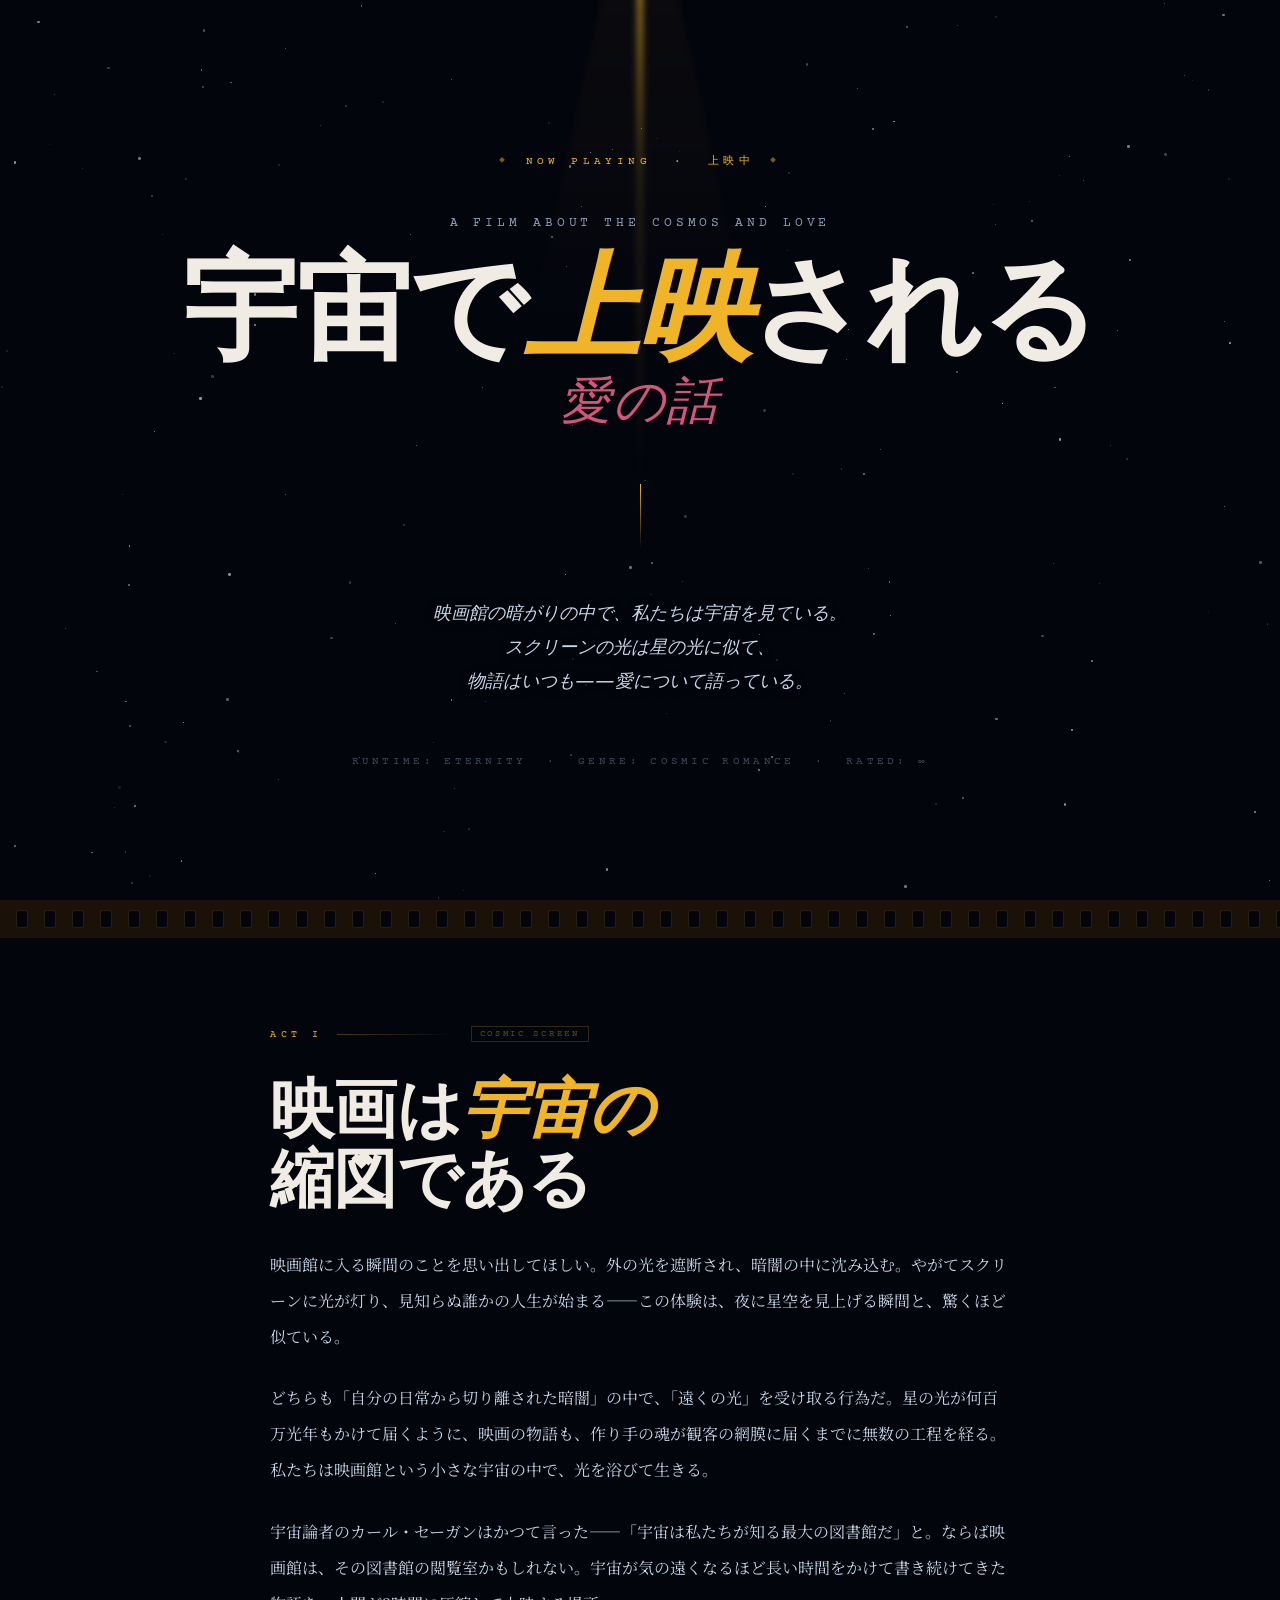
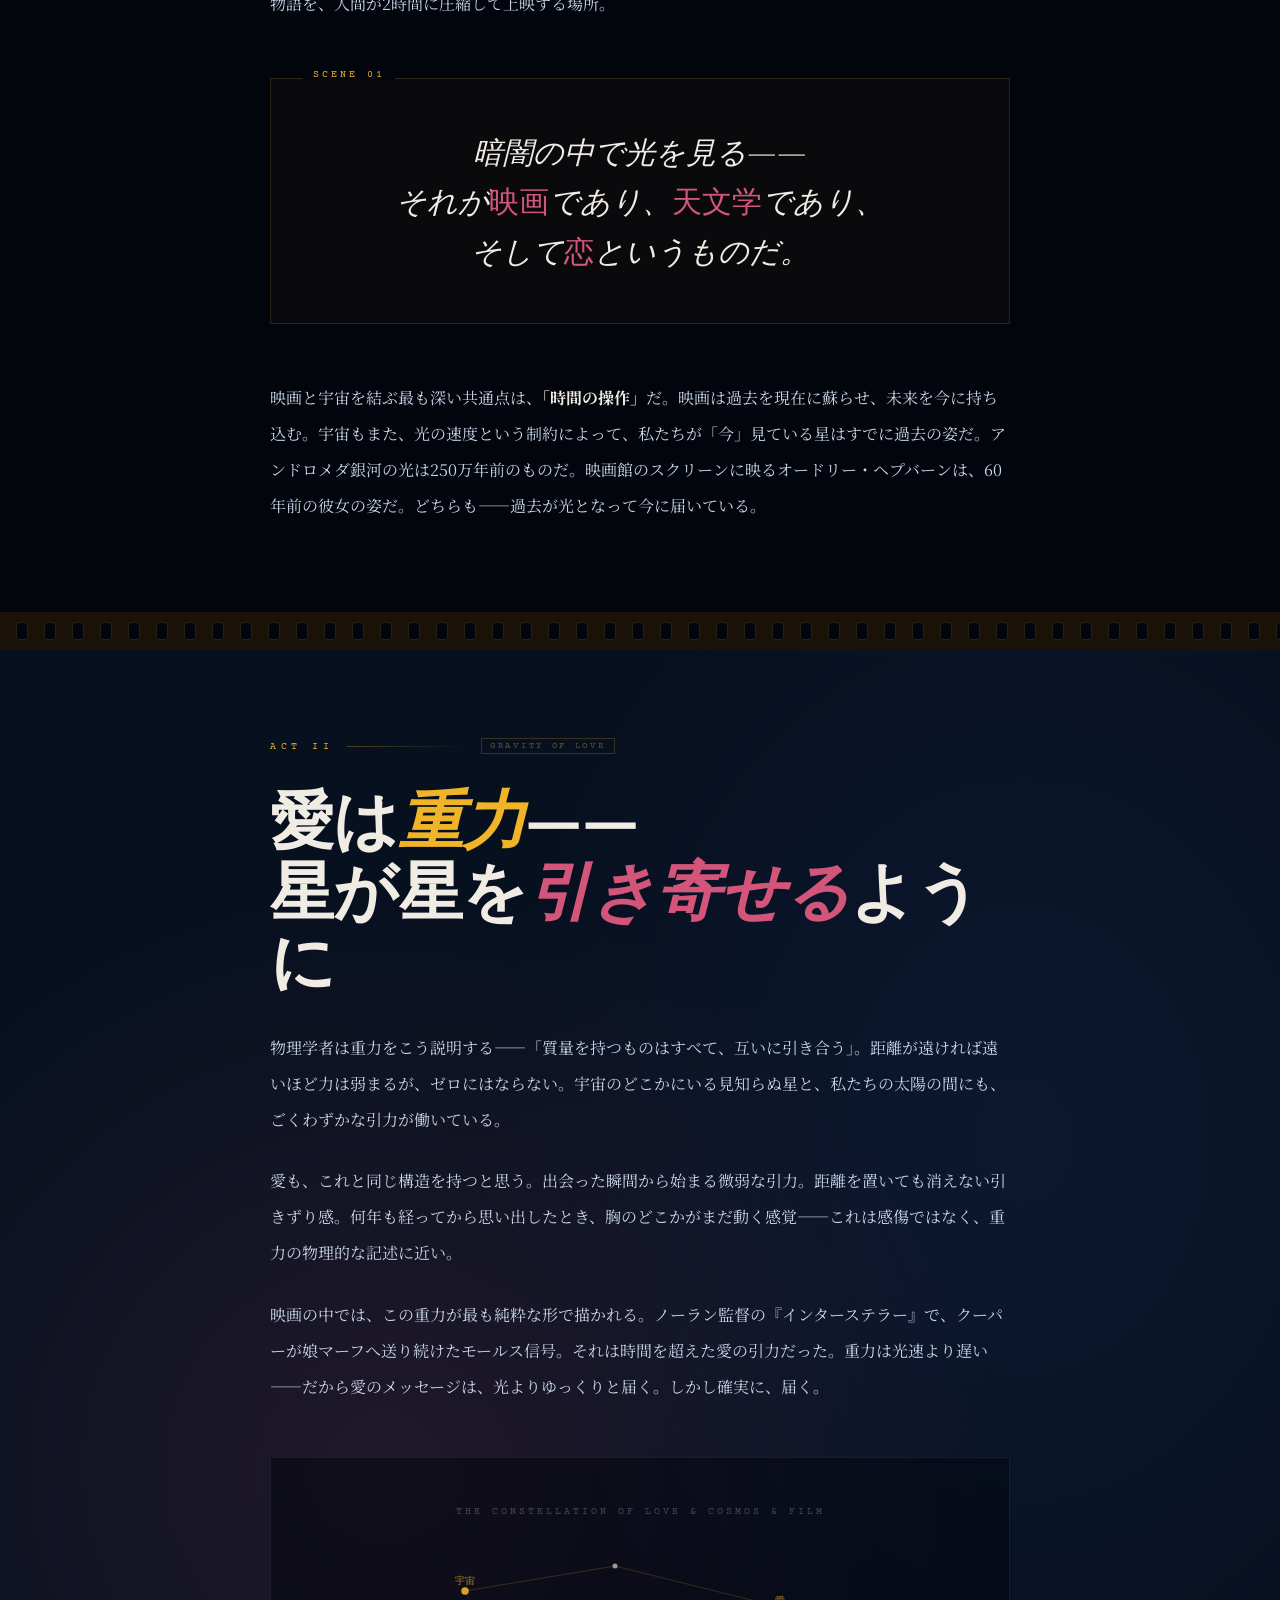
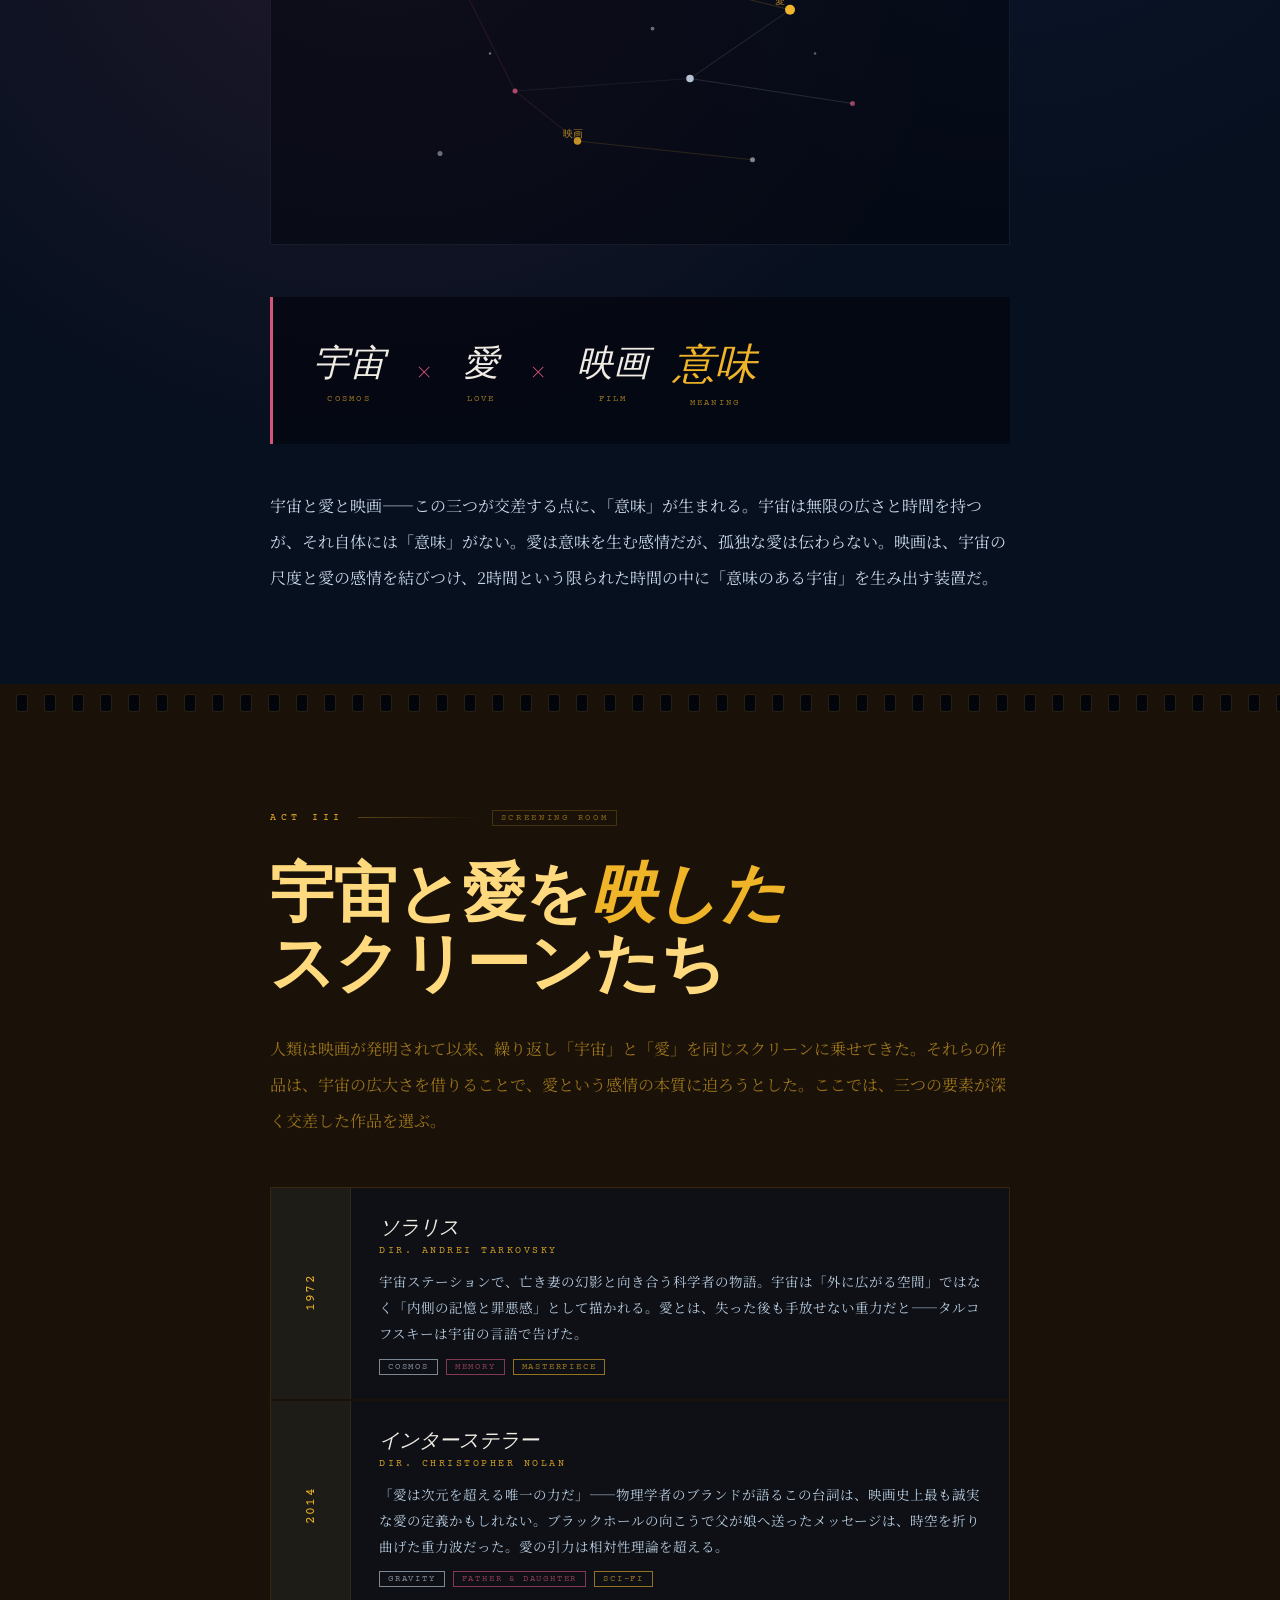
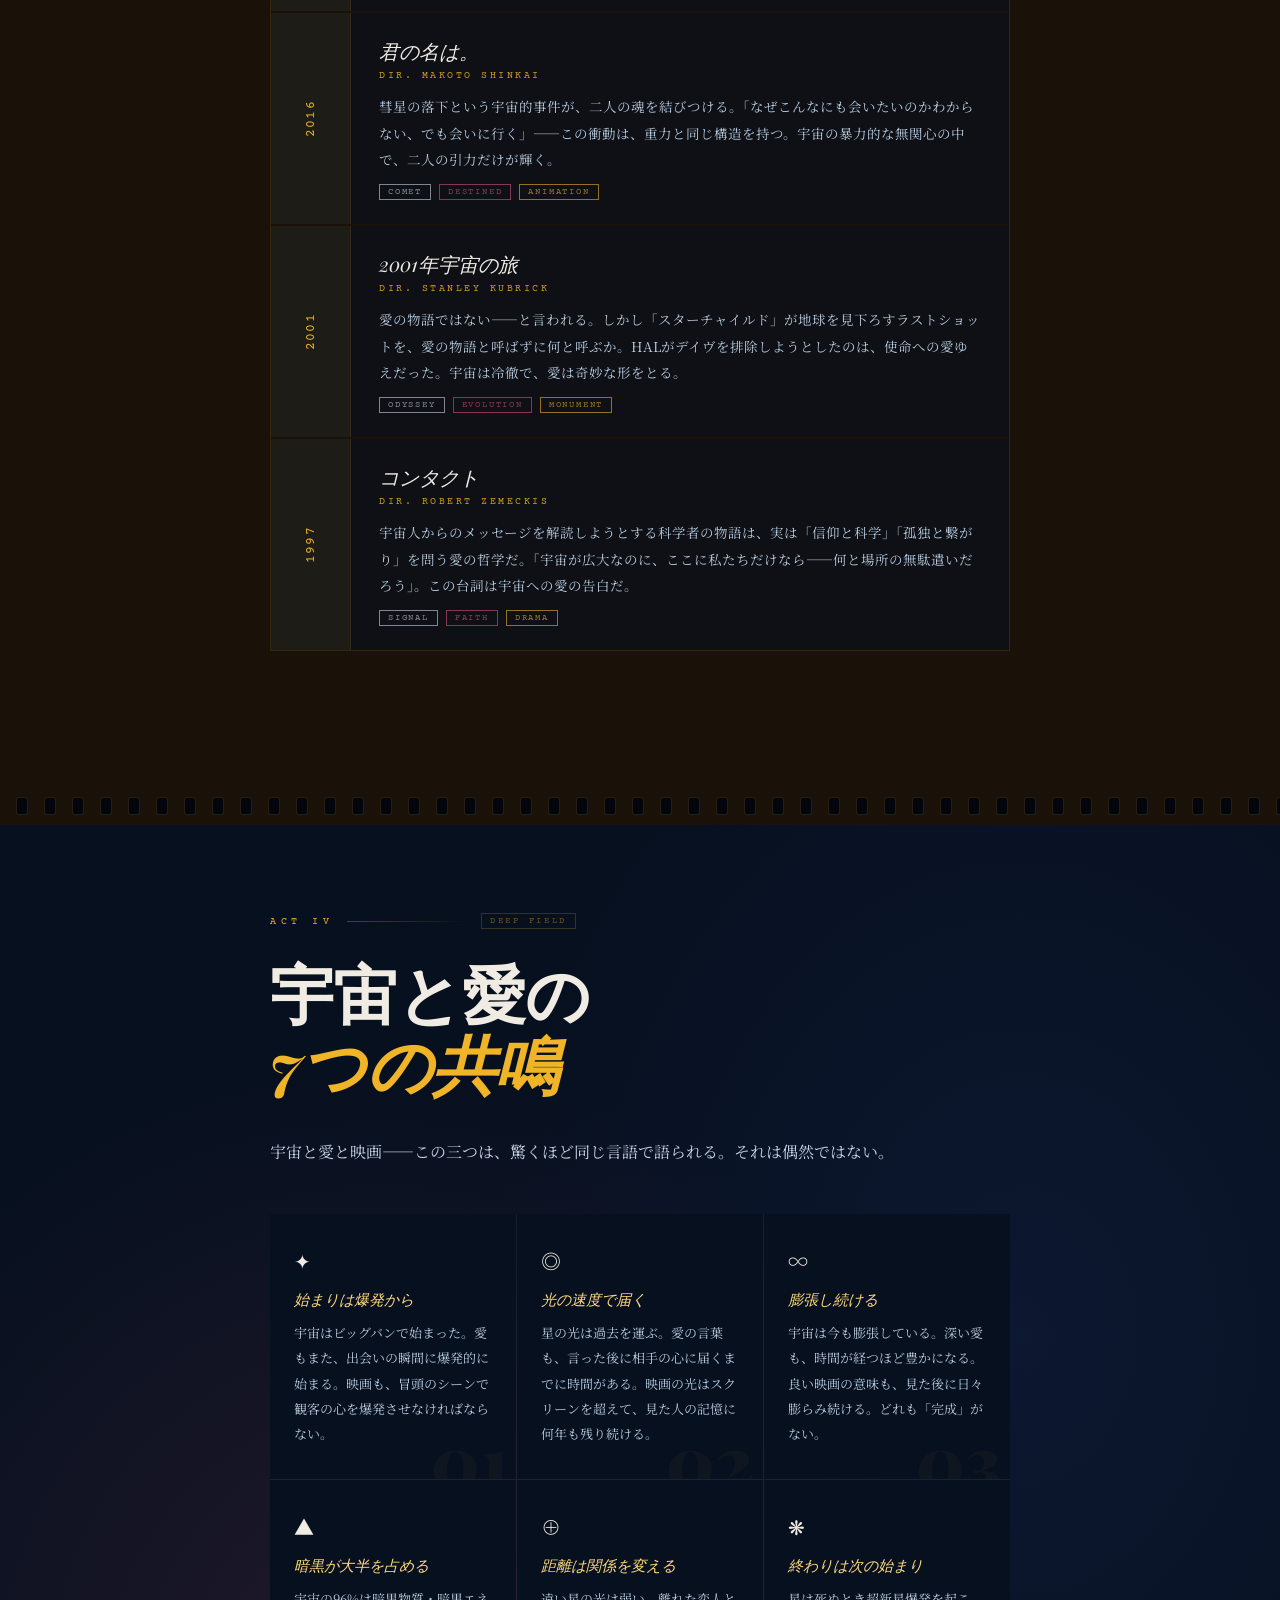
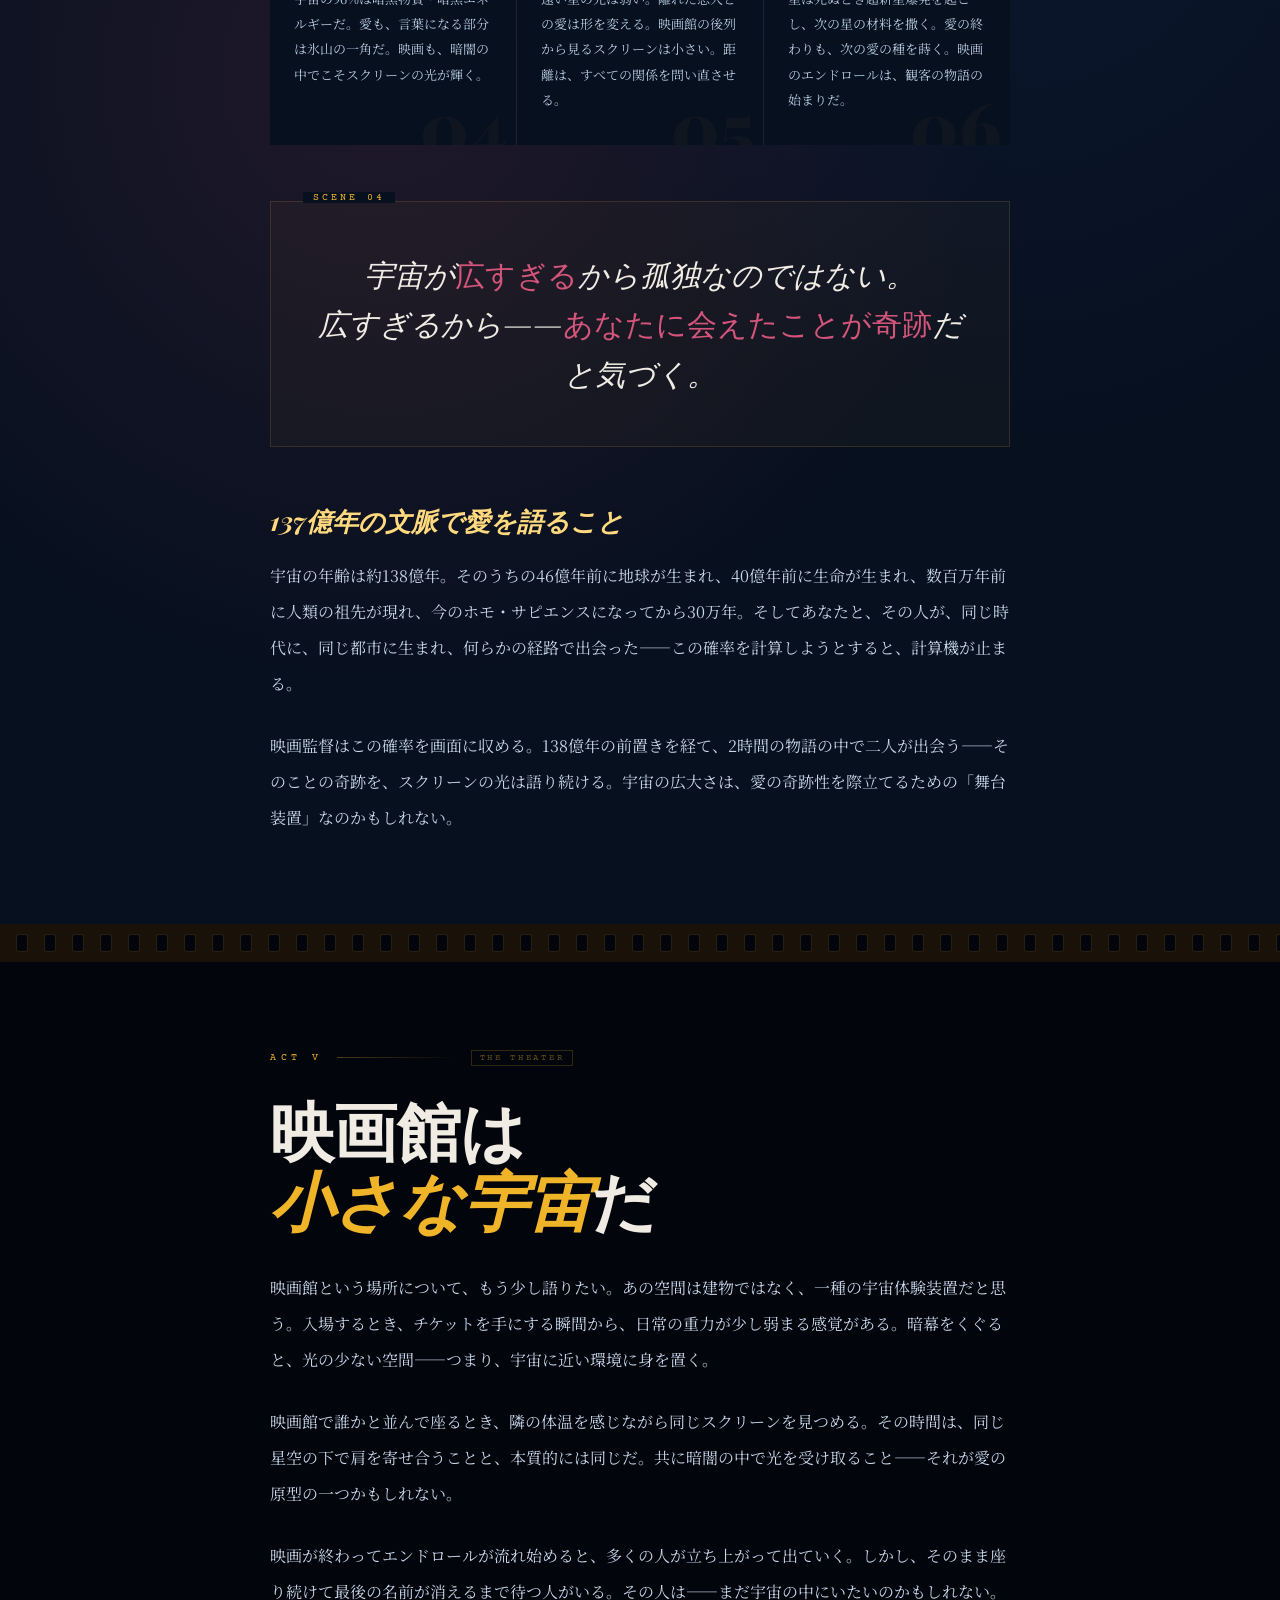
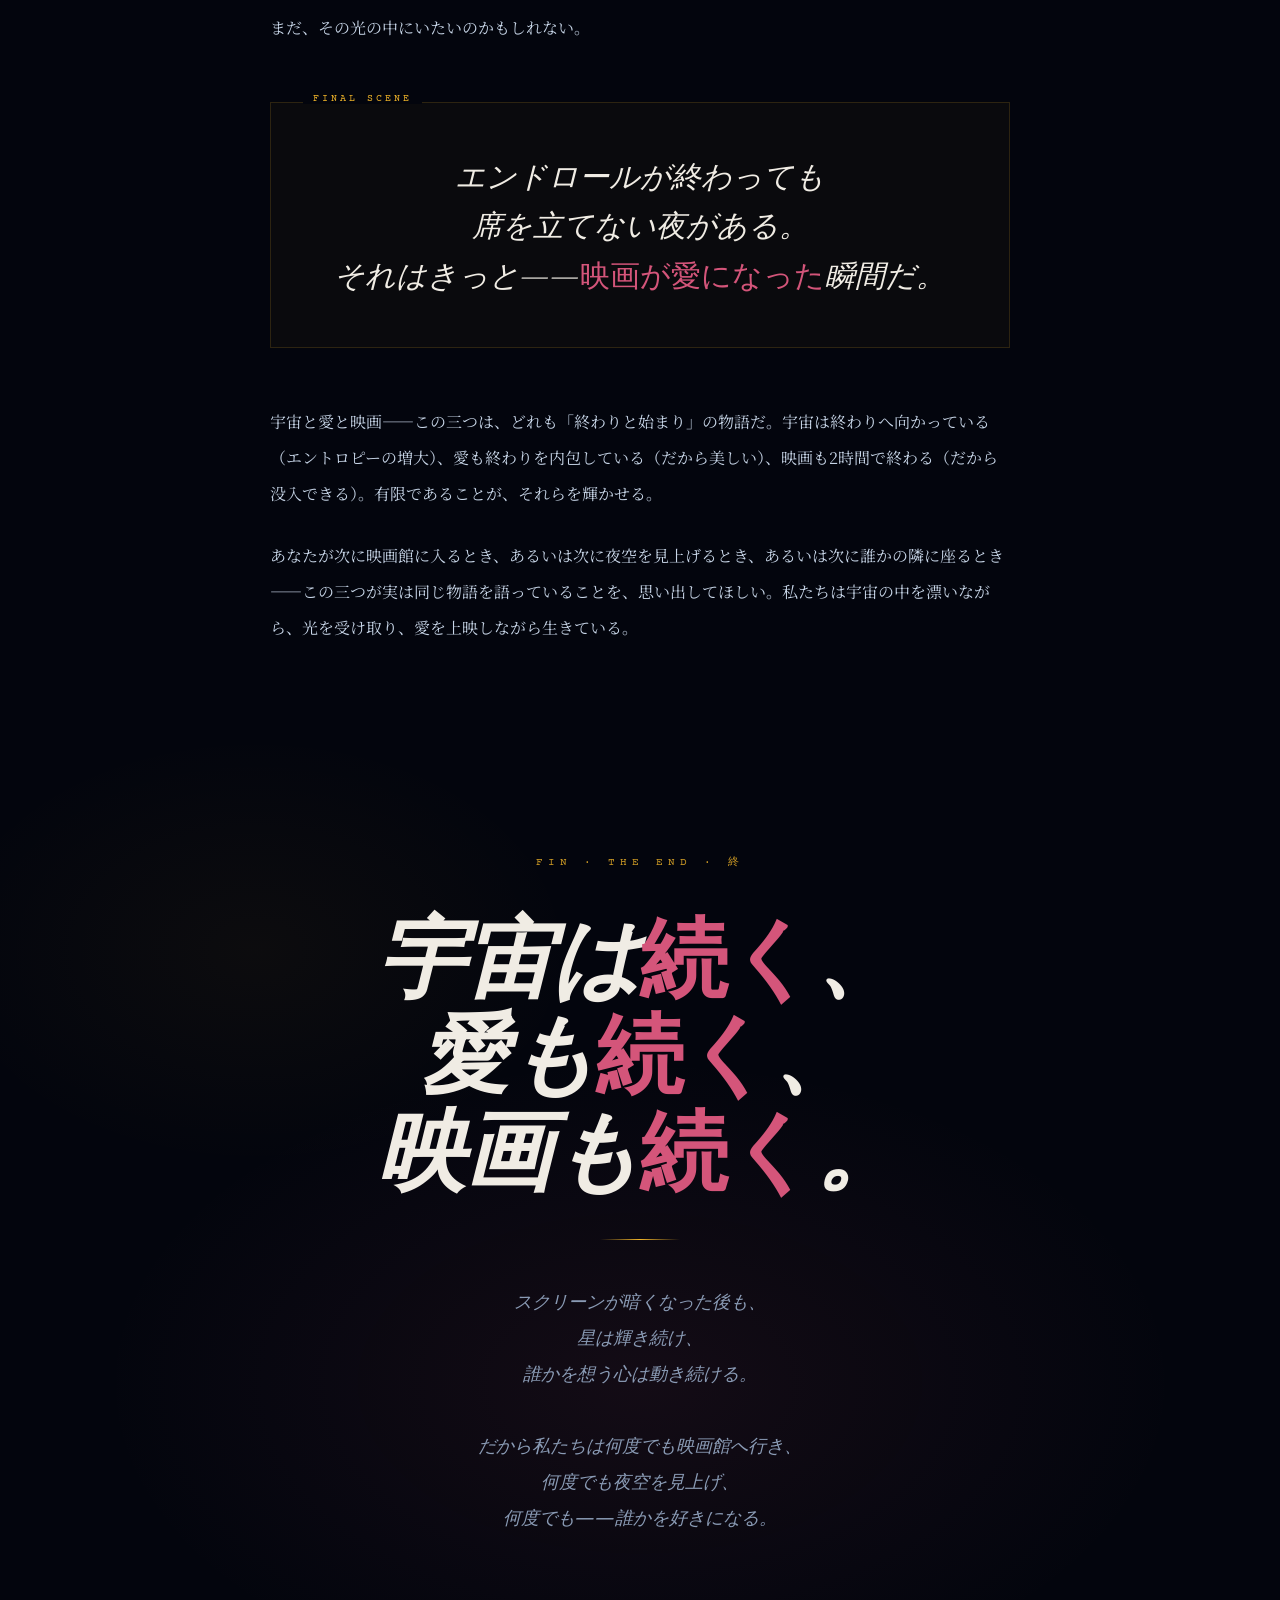
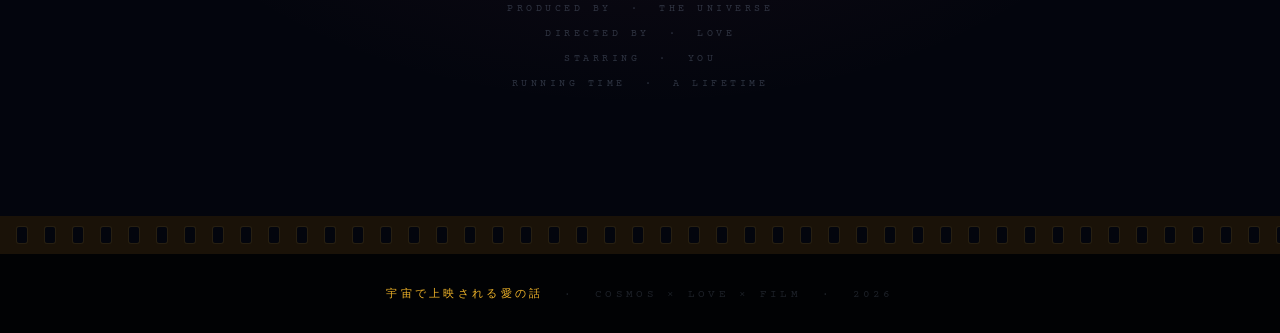
==== posts/cosmos-love-film-blog.html @ fa541bfc "Add 6 blog posts from iCloud" ====
<!DOCTYPE html>
<html lang="ja">
<head>
<meta charset="UTF-8">
<meta name="viewport" content="width=device-width, initial-scale=1.0">
<title>宇宙で上映される愛の話</title>
<link href="https://fonts.googleapis.com/css2?family=Playfair+Display:ital,wght@0,400;0,700;0,900;1,400;1,700&family=Noto+Serif+JP:wght@300;400;700;900&family=Courier+Prime:ital@0;1&family=Libre+Baskerville:ital@0;1&display=swap" rel="stylesheet">
<style>
:root {
  --void:    #03050d;
  --deep:    #07101f;
  --nebula:  #0e1a35;
  --amber:   #f0b429;
  --amber2:  #ffd97d;
  --rose:    #d4557a;
  --starlight: #c8d6e8;
  --silver:  #8a9bb5;
  --white:   #f0ece4;
  --reel:    #1a1208;
}

* { margin:0; padding:0; box-sizing:border-box; }
html { scroll-behavior:smooth; }

body {
  background: var(--void);
  color: var(--white);
  font-family: 'Noto Serif JP', serif;
  overflow-x: hidden;
}

/* ── STARFIELD ── */
.starfield {
  position: fixed;
  inset: 0;
  pointer-events: none;
  z-index: 0;
  overflow: hidden;
}
.star {
  position: absolute;
  border-radius: 50%;
  background: white;
  animation: twinkle linear infinite;
}
@keyframes twinkle {
  0%,100% { opacity: 0.1; transform: scale(1); }
  50%      { opacity: 0.9; transform: scale(1.4); }
}

/* ── FILM STRIP BORDER (reusable) ── */
.filmstrip {
  display: flex;
  align-items: center;
  gap: 0;
  padding: 8px 0;
}
.filmstrip-holes {
  display: flex;
  gap: 12px;
  padding: 0 8px;
}
.filmstrip-hole {
  width: 10px;
  height: 14px;
  border-radius: 2px;
  background: var(--void);
  border: 1px solid rgba(240,180,41,0.2);
  flex-shrink: 0;
}

/* ── SPROCKET DIVIDER ── */
.sprocket-div {
  width: 100%;
  background: var(--reel);
  padding: 10px 0;
  display: flex;
  align-items: center;
  overflow: hidden;
  position: relative;
  z-index: 1;
}
.sprocket-track {
  display: flex;
  gap: 16px;
  padding: 0 16px;
  animation: scrollTrack 12s linear infinite;
  white-space: nowrap;
  flex-shrink: 0;
  min-width: 100%;
}
.sprocket-hole {
  width: 12px;
  height: 18px;
  border-radius: 3px;
  background: var(--void);
  border: 1px solid rgba(240,180,41,0.15);
  flex-shrink: 0;
  display: inline-block;
}
@keyframes scrollTrack {
  from { transform: translateX(0); }
  to   { transform: translateX(-50%); }
}

/* ── HERO ── */
.hero {
  min-height: 100vh;
  display: flex;
  flex-direction: column;
  align-items: center;
  justify-content: center;
  text-align: center;
  position: relative;
  overflow: hidden;
  padding: 80px 32px 60px;
}

/* Projector beam */
.projector-beam {
  position: absolute;
  top: -40px;
  left: 50%;
  transform: translateX(-50%);
  width: 6px;
  height: 60%;
  background: linear-gradient(to bottom,
    rgba(240,180,41,0.7) 0%,
    rgba(240,180,41,0.15) 40%,
    transparent 100%);
  filter: blur(3px);
  pointer-events: none;
}
.projector-beam::before {
  content: '';
  position: absolute;
  top: 0;
  left: 50%;
  transform: translateX(-50%);
  width: 300px;
  height: 100%;
  background: linear-gradient(to bottom,
    rgba(240,180,41,0.04) 0%,
    transparent 80%);
  clip-path: polygon(40% 0%, 60% 0%, 100% 100%, 0% 100%);
  filter: blur(8px);
}

.hero-marquee {
  font-family: 'Courier Prime', monospace;
  font-size: 11px;
  letter-spacing: 0.4em;
  color: var(--amber);
  margin-bottom: 48px;
  position: relative;
  z-index: 2;
  opacity: 0;
  animation: fadeUp 1s 0.2s forwards;
  display: flex;
  align-items: center;
  gap: 16px;
}
.hero-marquee::before,
.hero-marquee::after {
  content: '◆';
  font-size: 6px;
  color: var(--amber);
  opacity: 0.5;
}

.hero-title {
  position: relative;
  z-index: 2;
  opacity: 0;
  animation: fadeUp 1.2s 0.4s forwards;
}
.hero-title-top {
  font-family: 'Courier Prime', monospace;
  font-size: 13px;
  letter-spacing: 0.3em;
  color: var(--silver);
  margin-bottom: 16px;
  display: block;
}
.hero-title-main {
  font-family: 'Playfair Display', serif;
  font-size: clamp(46px, 9vw, 116px);
  font-weight: 900;
  line-height: 0.95;
  letter-spacing: -0.02em;
  color: var(--white);
  display: block;
}
.hero-title-main em {
  font-style: italic;
  color: var(--amber);
}
.hero-title-sub {
  font-family: 'Playfair Display', serif;
  font-size: clamp(22px, 4vw, 52px);
  font-style: italic;
  font-weight: 400;
  color: var(--rose);
  margin-top: 8px;
  display: block;
  letter-spacing: 0.04em;
}

.hero-divider {
  width: 1px;
  height: 64px;
  background: linear-gradient(to bottom, var(--amber), transparent);
  margin: 48px auto;
  position: relative;
  z-index: 2;
  opacity: 0;
  animation: fadeUp 1s 0.7s forwards;
}

.hero-body {
  font-family: 'Libre Baskerville', serif;
  font-style: italic;
  font-size: clamp(14px, 2vw, 18px);
  line-height: 1.9;
  color: #c8d6e8;
  max-width: 520px;
  position: relative;
  z-index: 2;
  opacity: 0;
  animation: fadeUp 1s 0.9s forwards;
  text-shadow: 0 1px 8px rgba(3,5,13,0.8);
}

.hero-runtime {
  margin-top: 56px;
  font-family: 'Courier Prime', monospace;
  font-size: 11px;
  letter-spacing: 0.3em;
  color: rgba(138,155,181,0.45);
  position: relative;
  z-index: 2;
  opacity: 0;
  animation: fadeUp 1s 1.1s forwards;
}

@keyframes fadeUp {
  from { opacity:0; transform:translateY(18px); }
  to   { opacity:1; transform:translateY(0); }
}

/* ── MAIN ── */
main { position: relative; z-index: 1; }

/* ── SECTION WRAPPER ── */
.section {
  max-width: 820px;
  margin: 0 auto;
  padding: 88px 40px;
}

.section + .section {
  border-top: 1px solid rgba(200,214,232,0.06);
}

/* ── NEBULA SECTION ── */
.nebula-section {
  background: radial-gradient(ellipse 80% 60% at 30% 50%,
    rgba(212,85,122,0.12) 0%, transparent 60%),
  radial-gradient(ellipse 60% 60% at 80% 30%,
    rgba(14,26,53,0.8) 0%, transparent 70%),
  var(--deep);
  position: relative;
}

/* ── AMBER SECTION ── */
.amber-section {
  background: var(--reel);
  position: relative;
}

/* ── ACT LABEL ── */
.act-label {
  display: flex;
  align-items: center;
  gap: 14px;
  margin-bottom: 28px;
}
.act-num {
  font-family: 'Courier Prime', monospace;
  font-size: 10px;
  letter-spacing: 0.45em;
  color: var(--amber);
  white-space: nowrap;
}
.act-rule {
  flex: 1;
  height: 1px;
  background: linear-gradient(to right, rgba(240,180,41,0.3), transparent);
  max-width: 120px;
}
.act-tag {
  font-family: 'Courier Prime', monospace;
  font-size: 9px;
  letter-spacing: 0.3em;
  color: rgba(240,180,41,0.4);
  border: 1px solid rgba(240,180,41,0.2);
  padding: 2px 8px;
}

/* ── HEADINGS ── */
h2 {
  font-family: 'Playfair Display', serif;
  font-size: clamp(30px, 5.5vw, 64px);
  font-weight: 700;
  line-height: 1.1;
  margin-bottom: 36px;
  letter-spacing: -0.01em;
}
h2 em { font-style: italic; color: var(--amber); }
h2 .rose { color: var(--rose); font-style: italic; }

h3 {
  font-family: 'Playfair Display', serif;
  font-style: italic;
  font-size: clamp(18px, 2.8vw, 26px);
  color: var(--amber2);
  margin: 48px 0 18px;
}

/* ── BODY TEXT ── */
.body {
  font-family: 'Noto Serif JP', serif;
  font-weight: 400;
  font-size: clamp(14px, 1.9vw, 16px);
  line-height: 2.25;
  color: var(--starlight);
}
.body p + p { margin-top: 1.6em; }
.body strong { color: var(--white); font-weight: 700; }

/* ── PULL QUOTE ── */
.pq {
  margin: 56px 0;
  padding: 48px 40px;
  position: relative;
  text-align: center;
  border: 1px solid rgba(240,180,41,0.15);
  background: rgba(240,180,41,0.03);
}
.pq::before {
  content: attr(data-scene);
  position: absolute;
  top: -10px;
  left: 32px;
  font-family: 'Courier Prime', monospace;
  font-size: 10px;
  letter-spacing: 0.3em;
  color: var(--amber);
  background: var(--void);
  padding: 0 10px;
}
.nebula-section .pq::before { background: var(--deep); }
.amber-section .pq::before  { background: var(--reel); }

.pq-text {
  font-family: 'Playfair Display', serif;
  font-style: italic;
  font-size: clamp(19px, 3vw, 30px);
  line-height: 1.65;
  color: var(--white);
}
.pq-text em { color: var(--rose); font-style: normal; }

.pq-attr {
  display: block;
  margin-top: 20px;
  font-family: 'Courier Prime', monospace;
  font-size: 11px;
  letter-spacing: 0.25em;
  color: var(--amber);
  opacity: 0.7;
}

/* ── MOVIE CARDS ── */
.movie-grid {
  display: flex;
  flex-direction: column;
  gap: 2px;
  margin: 48px 0;
  border: 1px solid rgba(240,180,41,0.12);
}

.movie-card {
  display: grid;
  grid-template-columns: 80px 1fr;
  background: rgba(7,16,31,0.6);
  transition: background 0.3s;
  position: relative;
  overflow: hidden;
}
.movie-card::before {
  content: '';
  position: absolute;
  left: 0;
  top: 0;
  bottom: 0;
  width: 2px;
  background: var(--rose);
  transform: scaleY(0);
  transform-origin: top;
  transition: transform 0.3s;
}
.movie-card:hover::before { transform: scaleY(1); }
.movie-card:hover { background: rgba(14,26,53,0.9); }

.movie-year {
  background: rgba(240,180,41,0.07);
  display: flex;
  flex-direction: column;
  align-items: center;
  justify-content: center;
  padding: 24px 12px;
  border-right: 1px solid rgba(240,180,41,0.1);
}
.movie-year span {
  font-family: 'Courier Prime', monospace;
  font-size: 13px;
  color: var(--amber);
  letter-spacing: 0.1em;
  writing-mode: vertical-rl;
  text-orientation: mixed;
  transform: rotate(180deg);
}

.movie-body {
  padding: 24px 28px;
}
.movie-title {
  font-family: 'Playfair Display', serif;
  font-style: italic;
  font-size: clamp(16px, 2.2vw, 20px);
  color: var(--white);
  margin-bottom: 4px;
}
.movie-dir {
  font-family: 'Courier Prime', monospace;
  font-size: 10px;
  letter-spacing: 0.25em;
  color: var(--amber);
  opacity: 0.85;
  margin-bottom: 12px;
}
.movie-desc {
  font-size: 13.5px;
  line-height: 1.95;
  color: #b8cce0;
  font-weight: 400;
}
.movie-tags {
  display: flex;
  gap: 8px;
  flex-wrap: wrap;
  margin-top: 12px;
}
.movie-tag {
  font-family: 'Courier Prime', monospace;
  font-size: 9px;
  letter-spacing: 0.2em;
  padding: 2px 8px;
  border: 1px solid;
  opacity: 0.6;
}
.tag-space  { color: var(--starlight); border-color: var(--starlight); }
.tag-love   { color: var(--rose);      border-color: var(--rose); }
.tag-film   { color: var(--amber);     border-color: var(--amber); }

/* ── CONSTELLATION DIAGRAM ── */
.constellation {
  margin: 52px 0;
  padding: 48px;
  position: relative;
  border: 1px solid rgba(200,214,232,0.08);
  text-align: center;
  background: rgba(3,5,13,0.5);
}
.constellation svg {
  width: 100%;
  max-width: 500px;
  height: auto;
}
.const-label {
  font-family: 'Courier Prime', monospace;
  font-size: 10px;
  letter-spacing: 0.3em;
  color: rgba(200,214,232,0.3);
  margin-bottom: 24px;
  display: block;
}

/* ── EQUATION BLOCK ── */
.equation {
  margin: 44px 0;
  padding: 36px 40px;
  background: rgba(3,5,13,0.7);
  border-left: 3px solid var(--rose);
  display: flex;
  align-items: center;
  gap: 24px;
  flex-wrap: wrap;
}
.eq-part {
  display: flex;
  flex-direction: column;
  align-items: center;
  gap: 6px;
}
.eq-symbol {
  font-family: 'Playfair Display', serif;
  font-style: italic;
  font-size: clamp(22px, 4vw, 36px);
  color: var(--white);
}
.eq-label {
  font-family: 'Courier Prime', monospace;
  font-size: 9px;
  letter-spacing: 0.25em;
  color: var(--amber);
  opacity: 0.6;
}
.eq-op {
  font-family: 'Playfair Display', serif;
  font-size: 28px;
  color: var(--rose);
  flex-shrink: 0;
  padding: 0 8px;
}
.eq-result {
  font-family: 'Playfair Display', serif;
  font-style: italic;
  font-size: clamp(24px, 4.5vw, 42px);
  color: var(--amber);
  margin-left: auto;
}
.eq-result-label {
  font-family: 'Courier Prime', monospace;
  font-size: 9px;
  letter-spacing: 0.25em;
  color: var(--amber);
  display: block;
  text-align: center;
  margin-top: 6px;
  opacity: 0.6;
}

/* ── SCENE CARDS ── */
.scene-row {
  display: grid;
  grid-template-columns: 1fr 1fr 1fr;
  gap: 1px;
  margin: 44px 0;
  background: rgba(200,214,232,0.06);
}
.scene-card {
  background: var(--deep);
  padding: 32px 24px;
  position: relative;
  overflow: hidden;
}
.scene-card::after {
  content: attr(data-num);
  position: absolute;
  bottom: -16px;
  right: 8px;
  font-family: 'Playfair Display', serif;
  font-size: 72px;
  font-weight: 900;
  color: rgba(240,180,41,0.04);
  line-height: 1;
  pointer-events: none;
}
.scene-icon {
  font-size: 20px;
  margin-bottom: 14px;
  display: block;
}
.scene-title {
  font-family: 'Playfair Display', serif;
  font-style: italic;
  font-size: 15px;
  color: var(--amber2);
  margin-bottom: 10px;
}
.scene-body {
  font-size: 13px;
  line-height: 1.95;
  color: #b8cce0;
  font-weight: 400;
}

/* ── FINAL FRAME ── */
.final-frame {
  background: var(--void);
  padding: 120px 40px;
  text-align: center;
  position: relative;
  overflow: hidden;
}
.final-frame::before {
  content: '';
  position: absolute;
  inset: 0;
  background:
    radial-gradient(ellipse 70% 50% at 50% 60%,
      rgba(212,85,122,0.08) 0%, transparent 60%),
    radial-gradient(ellipse 50% 40% at 20% 20%,
      rgba(240,180,41,0.04) 0%, transparent 50%);
  pointer-events: none;
}
.final-label {
  font-family: 'Courier Prime', monospace;
  font-size: 11px;
  letter-spacing: 0.45em;
  color: var(--amber);
  opacity: 0.85;
  margin-bottom: 36px;
  position: relative;
  z-index: 1;
}
.final-title {
  font-family: 'Playfair Display', serif;
  font-style: italic;
  font-size: clamp(36px, 7vw, 88px);
  line-height: 1.1;
  color: var(--white);
  position: relative;
  z-index: 1;
}
.final-title em { color: var(--rose); font-style: normal; }
.final-rule {
  width: 80px;
  height: 1px;
  background: linear-gradient(to right, transparent, var(--amber), transparent);
  margin: 44px auto;
  position: relative;
  z-index: 1;
}
.final-body {
  font-family: 'Libre Baskerville', serif;
  font-style: italic;
  font-size: clamp(14px, 2vw, 18px);
  line-height: 2.0;
  color: var(--silver);
  max-width: 540px;
  margin: 0 auto;
  position: relative;
  z-index: 1;
}
.final-credit {
  margin-top: 60px;
  font-family: 'Courier Prime', monospace;
  font-size: 10px;
  letter-spacing: 0.35em;
  color: rgba(138,155,181,0.3);
  position: relative;
  z-index: 1;
  line-height: 2.5;
}

footer {
  background: #010204;
  padding: 32px 40px;
  text-align: center;
  font-family: 'Courier Prime', monospace;
  font-size: 11px;
  letter-spacing: 0.3em;
  color: rgba(138,155,181,0.2);
  position: relative;
  z-index: 1;
}
footer strong { color: var(--amber); font-weight: 400; }

@media (max-width:640px) {
  .section { padding: 64px 24px; }
  .scene-row { grid-template-columns: 1fr; }
  .movie-card { grid-template-columns: 1fr; }
  .movie-year { writing-mode: horizontal-tb; padding: 12px 20px; border-right: none; border-bottom: 1px solid rgba(240,180,41,0.1); }
  .movie-year span { writing-mode: horizontal-tb; transform: none; }
  .equation { flex-direction: column; align-items: flex-start; }
  .eq-result { margin-left: 0; }
}
</style>
</head>
<body>

<!-- ── STARFIELD ── -->
<div class="starfield" aria-hidden="true" id="starfield"></div>

<!-- ── HERO ── -->
<header class="hero">
  <div class="projector-beam"></div>

  <div class="hero-marquee">NOW PLAYING &nbsp;·&nbsp; 上映中</div>

  <div class="hero-title">
    <span class="hero-title-top">A FILM ABOUT THE COSMOS AND LOVE</span>
    <span class="hero-title-main">宇宙で<em>上映</em>される</span>
    <span class="hero-title-sub">愛の話</span>
  </div>

  <div class="hero-divider"></div>

  <p class="hero-body">
    映画館の暗がりの中で、私たちは宇宙を見ている。<br>
    スクリーンの光は星の光に似て、<br>
    物語はいつも——愛について語っている。
  </p>

  <div class="hero-runtime">
    RUNTIME: ETERNITY &nbsp;·&nbsp; GENRE: COSMIC ROMANCE &nbsp;·&nbsp; RATED: ∞
  </div>
</header>

<!-- ── SPROCKET ── -->
<div class="sprocket-div" aria-hidden="true">
  <div class="sprocket-track" id="track1"></div>
  <div class="sprocket-track" id="track2" aria-hidden="true"></div>
</div>

<main>

<!-- ════ ACT I ════ -->
<section>
  <div class="section">
    <div class="act-label">
      <span class="act-num">ACT I</span>
      <div class="act-rule"></div>
      <span class="act-tag">COSMIC SCREEN</span>
    </div>

    <h2>映画は<em>宇宙の</em><br>縮図である</h2>

    <div class="body">
      <p>
        映画館に入る瞬間のことを思い出してほしい。外の光を遮断され、暗闇の中に沈み込む。やがてスクリーンに光が灯り、見知らぬ誰かの人生が始まる——この体験は、夜に星空を見上げる瞬間と、驚くほど似ている。
      </p>
      <p>
        どちらも「自分の日常から切り離された暗闇」の中で、「遠くの光」を受け取る行為だ。星の光が何百万光年もかけて届くように、映画の物語も、作り手の魂が観客の網膜に届くまでに無数の工程を経る。私たちは映画館という小さな宇宙の中で、光を浴びて生きる。
      </p>
      <p>
        宇宙論者のカール・セーガンはかつて言った——「宇宙は私たちが知る最大の図書館だ」と。ならば映画館は、その図書館の閲覧室かもしれない。宇宙が気の遠くなるほど長い時間をかけて書き続けてきた物語を、人間が2時間に圧縮して上映する場所。
      </p>
    </div>

    <div class="pq" data-scene="SCENE 01">
      <p class="pq-text">暗闇の中で光を見る——<br>それが<em>映画</em>であり、<em>天文学</em>であり、<br>そして<em>恋</em>というものだ。</p>
    </div>

    <div class="body">
      <p>
        映画と宇宙を結ぶ最も深い共通点は、<strong>「時間の操作」</strong>だ。映画は過去を現在に蘇らせ、未来を今に持ち込む。宇宙もまた、光の速度という制約によって、私たちが「今」見ている星はすでに過去の姿だ。アンドロメダ銀河の光は250万年前のものだ。映画館のスクリーンに映るオードリー・ヘプバーンは、60年前の彼女の姿だ。どちらも——過去が光となって今に届いている。
      </p>
    </div>
  </div>
</section>

<!-- ── SPROCKET ── -->
<div class="sprocket-div" aria-hidden="true">
  <div class="sprocket-track id="t3"></div>
  <div class="sprocket-track" aria-hidden="true"></div>
</div>

<!-- ════ ACT II (nebula) ════ -->
<section class="nebula-section">
  <div class="section">
    <div class="act-label">
      <span class="act-num">ACT II</span>
      <div class="act-rule"></div>
      <span class="act-tag">GRAVITY OF LOVE</span>
    </div>

    <h2>愛は<em>重力</em>——<br>星が星を<span class="rose">引き寄せる</span>ように</h2>

    <div class="body">
      <p>
        物理学者は重力をこう説明する——「質量を持つものはすべて、互いに引き合う」。距離が遠ければ遠いほど力は弱まるが、ゼロにはならない。宇宙のどこかにいる見知らぬ星と、私たちの太陽の間にも、ごくわずかな引力が働いている。
      </p>
      <p>
        愛も、これと同じ構造を持つと思う。出会った瞬間から始まる微弱な引力。距離を置いても消えない引きずり感。何年も経ってから思い出したとき、胸のどこかがまだ動く感覚——これは感傷ではなく、重力の物理的な記述に近い。
      </p>
      <p>
        映画の中では、この重力が最も純粋な形で描かれる。ノーラン監督の『インターステラー』で、クーパーが娘マーフへ送り続けたモールス信号。それは時間を超えた愛の引力だった。重力は光速より遅い——だから愛のメッセージは、光よりゆっくりと届く。しかし確実に、届く。
      </p>
    </div>

    <!-- CONSTELLATION SVG -->
    <div class="constellation">
      <span class="const-label">THE CONSTELLATION OF LOVE &amp; COSMOS &amp; FILM</span>
      <svg viewBox="0 0 400 200" xmlns="http://www.w3.org/2000/svg">
        <!-- Stars -->
        <circle cx="60"  cy="40"  r="3" fill="#f0b429" opacity="0.9"/>
        <circle cx="180" cy="20"  r="2" fill="#c8d6e8" opacity="0.7"/>
        <circle cx="320" cy="55"  r="4" fill="#f0b429" opacity="1"/>
        <circle cx="100" cy="120" r="2" fill="#d4557a" opacity="0.8"/>
        <circle cx="240" cy="110" r="3" fill="#c8d6e8" opacity="0.9"/>
        <circle cx="370" cy="130" r="2" fill="#d4557a" opacity="0.7"/>
        <circle cx="40"  cy="170" r="2" fill="#c8d6e8" opacity="0.5"/>
        <circle cx="150" cy="160" r="3" fill="#f0b429" opacity="0.8"/>
        <circle cx="290" cy="175" r="2" fill="#c8d6e8" opacity="0.6"/>
        <!-- Small stars -->
        <circle cx="210" cy="70"  r="1.5" fill="white" opacity="0.4"/>
        <circle cx="340" cy="90"  r="1"   fill="white" opacity="0.35"/>
        <circle cx="80"  cy="90"  r="1"   fill="white" opacity="0.4"/>
        <!-- Lines -->
        <line x1="60"  y1="40"  x2="180" y2="20"  stroke="#f0b429" stroke-width="0.6" opacity="0.25"/>
        <line x1="180" y1="20"  x2="320" y2="55"  stroke="#f0b429" stroke-width="0.6" opacity="0.25"/>
        <line x1="60"  y1="40"  x2="100" y2="120" stroke="#d4557a" stroke-width="0.6" opacity="0.2"/>
        <line x1="320" y1="55"  x2="240" y2="110" stroke="#c8d6e8" stroke-width="0.6" opacity="0.2"/>
        <line x1="100" y1="120" x2="150" y2="160" stroke="#d4557a" stroke-width="0.6" opacity="0.25"/>
        <line x1="240" y1="110" x2="370" y2="130" stroke="#c8d6e8" stroke-width="0.6" opacity="0.2"/>
        <line x1="150" y1="160" x2="290" y2="175" stroke="#f0b429" stroke-width="0.6" opacity="0.2"/>
        <line x1="100" y1="120" x2="240" y2="110" stroke="#c8d6e8" stroke-width="0.4" opacity="0.15"/>
        <!-- Labels -->
        <text x="52"  y="34"  font-family="'Courier Prime',monospace" font-size="8" fill="#f0b429" opacity="0.7">宇宙</text>
        <text x="308" y="50"  font-family="'Courier Prime',monospace" font-size="8" fill="#f0b429" opacity="0.7">愛</text>
        <text x="138" y="157" font-family="'Courier Prime',monospace" font-size="8" fill="#f0b429" opacity="0.7">映画</text>
      </svg>
    </div>

    <!-- EQUATION -->
    <div class="equation">
      <div class="eq-part">
        <span class="eq-symbol">宇宙</span>
        <span class="eq-label">COSMOS</span>
      </div>
      <span class="eq-op">×</span>
      <div class="eq-part">
        <span class="eq-symbol">愛</span>
        <span class="eq-label">LOVE</span>
      </div>
      <span class="eq-op">×</span>
      <div class="eq-part">
        <span class="eq-symbol">映画</span>
        <span class="eq-label">FILM</span>
      </div>
      <div>
        <span class="eq-result">意味</span>
        <span class="eq-result-label">MEANING</span>
      </div>
    </div>

    <div class="body">
      <p>
        宇宙と愛と映画——この三つが交差する点に、「意味」が生まれる。宇宙は無限の広さと時間を持つが、それ自体には「意味」がない。愛は意味を生む感情だが、孤独な愛は伝わらない。映画は、宇宙の尺度と愛の感情を結びつけ、2時間という限られた時間の中に「意味のある宇宙」を生み出す装置だ。
      </p>
    </div>
  </div>
</section>

<!-- ── SPROCKET ── -->
<div class="sprocket-div" aria-hidden="true">
  <div class="sprocket-track"></div>
  <div class="sprocket-track" aria-hidden="true"></div>
</div>

<!-- ════ ACT III ════ -->
<section class="amber-section">
  <div class="section">
    <div class="act-label">
      <span class="act-num" style="color:var(--amber)">ACT III</span>
      <div class="act-rule"></div>
      <span class="act-tag" style="color:rgba(240,180,41,0.5);border-color:rgba(240,180,41,0.2)">SCREENING ROOM</span>
    </div>

    <h2 style="color:var(--amber2)">宇宙と愛を<em>映した</em><br>スクリーンたち</h2>

    <div class="body" style="color:rgba(240,180,41,0.6);">
      <p>
        人類は映画が発明されて以来、繰り返し「宇宙」と「愛」を同じスクリーンに乗せてきた。それらの作品は、宇宙の広大さを借りることで、愛という感情の本質に迫ろうとした。ここでは、三つの要素が深く交差した作品を選ぶ。
      </p>
    </div>

    <div class="movie-grid">
      <div class="movie-card">
        <div class="movie-year"><span>1972</span></div>
        <div class="movie-body">
          <div class="movie-title">ソラリス</div>
          <div class="movie-dir">DIR. ANDREI TARKOVSKY</div>
          <div class="movie-desc">宇宙ステーションで、亡き妻の幻影と向き合う科学者の物語。宇宙は「外に広がる空間」ではなく「内側の記憶と罪悪感」として描かれる。愛とは、失った後も手放せない重力だと——タルコフスキーは宇宙の言語で告げた。</div>
          <div class="movie-tags">
            <span class="movie-tag tag-space">COSMOS</span>
            <span class="movie-tag tag-love">MEMORY</span>
            <span class="movie-tag tag-film">MASTERPIECE</span>
          </div>
        </div>
      </div>

      <div class="movie-card">
        <div class="movie-year"><span>2014</span></div>
        <div class="movie-body">
          <div class="movie-title">インターステラー</div>
          <div class="movie-dir">DIR. CHRISTOPHER NOLAN</div>
          <div class="movie-desc">「愛は次元を超える唯一の力だ」——物理学者のブランドが語るこの台詞は、映画史上最も誠実な愛の定義かもしれない。ブラックホールの向こうで父が娘へ送ったメッセージは、時空を折り曲げた重力波だった。愛の引力は相対性理論を超える。</div>
          <div class="movie-tags">
            <span class="movie-tag tag-space">GRAVITY</span>
            <span class="movie-tag tag-love">FATHER &amp; DAUGHTER</span>
            <span class="movie-tag tag-film">SCI-FI</span>
          </div>
        </div>
      </div>

      <div class="movie-card">
        <div class="movie-year"><span>2016</span></div>
        <div class="movie-body">
          <div class="movie-title">君の名は。</div>
          <div class="movie-dir">DIR. MAKOTO SHINKAI</div>
          <div class="movie-desc">彗星の落下という宇宙的事件が、二人の魂を結びつける。「なぜこんなにも会いたいのかわからない、でも会いに行く」——この衝動は、重力と同じ構造を持つ。宇宙の暴力的な無関心の中で、二人の引力だけが輝く。</div>
          <div class="movie-tags">
            <span class="movie-tag tag-space">COMET</span>
            <span class="movie-tag tag-love">DESTINED</span>
            <span class="movie-tag tag-film">ANIMATION</span>
          </div>
        </div>
      </div>

      <div class="movie-card">
        <div class="movie-year"><span>2001</span></div>
        <div class="movie-body">
          <div class="movie-title">2001年宇宙の旅</div>
          <div class="movie-dir">DIR. STANLEY KUBRICK</div>
          <div class="movie-desc">愛の物語ではない——と言われる。しかし「スターチャイルド」が地球を見下ろすラストショットを、愛の物語と呼ばずに何と呼ぶか。HALがデイヴを排除しようとしたのは、使命への愛ゆえだった。宇宙は冷徹で、愛は奇妙な形をとる。</div>
          <div class="movie-tags">
            <span class="movie-tag tag-space">ODYSSEY</span>
            <span class="movie-tag tag-love">EVOLUTION</span>
            <span class="movie-tag tag-film">MONUMENT</span>
          </div>
        </div>
      </div>

      <div class="movie-card">
        <div class="movie-year"><span>1997</span></div>
        <div class="movie-body">
          <div class="movie-title">コンタクト</div>
          <div class="movie-dir">DIR. ROBERT ZEMECKIS</div>
          <div class="movie-desc">宇宙人からのメッセージを解読しようとする科学者の物語は、実は「信仰と科学」「孤独と繋がり」を問う愛の哲学だ。「宇宙が広大なのに、ここに私たちだけなら——何と場所の無駄遣いだろう」。この台詞は宇宙への愛の告白だ。</div>
          <div class="movie-tags">
            <span class="movie-tag tag-space">SIGNAL</span>
            <span class="movie-tag tag-love">FAITH</span>
            <span class="movie-tag tag-film">DRAMA</span>
          </div>
        </div>
      </div>
    </div>
  </div>
</section>

<!-- ── SPROCKET ── -->
<div class="sprocket-div" aria-hidden="true">
  <div class="sprocket-track"></div>
  <div class="sprocket-track" aria-hidden="true"></div>
</div>

<!-- ════ ACT IV ════ -->
<section class="nebula-section">
  <div class="section">
    <div class="act-label">
      <span class="act-num">ACT IV</span>
      <div class="act-rule"></div>
      <span class="act-tag">DEEP FIELD</span>
    </div>

    <h2>宇宙と愛の<br><em>7つの共鳴</em></h2>

    <div class="body">
      <p>宇宙と愛と映画——この三つは、驚くほど同じ言語で語られる。それは偶然ではない。</p>
    </div>

    <div class="scene-row">
      <div class="scene-card" data-num="01">
        <span class="scene-icon">✦</span>
        <div class="scene-title">始まりは爆発から</div>
        <div class="scene-body">宇宙はビッグバンで始まった。愛もまた、出会いの瞬間に爆発的に始まる。映画も、冒頭のシーンで観客の心を爆発させなければならない。</div>
      </div>
      <div class="scene-card" data-num="02">
        <span class="scene-icon">◎</span>
        <div class="scene-title">光の速度で届く</div>
        <div class="scene-body">星の光は過去を運ぶ。愛の言葉も、言った後に相手の心に届くまでに時間がある。映画の光はスクリーンを超えて、見た人の記憶に何年も残り続ける。</div>
      </div>
      <div class="scene-card" data-num="03">
        <span class="scene-icon">∞</span>
        <div class="scene-title">膨張し続ける</div>
        <div class="scene-body">宇宙は今も膨張している。深い愛も、時間が経つほど豊かになる。良い映画の意味も、見た後に日々膨らみ続ける。どれも「完成」がない。</div>
      </div>
      <div class="scene-card" data-num="04">
        <span class="scene-icon">▲</span>
        <div class="scene-title">暗黒が大半を占める</div>
        <div class="scene-body">宇宙の96%は暗黒物質・暗黒エネルギーだ。愛も、言葉になる部分は氷山の一角だ。映画も、暗闇の中でこそスクリーンの光が輝く。</div>
      </div>
      <div class="scene-card" data-num="05">
        <span class="scene-icon">⊕</span>
        <div class="scene-title">距離は関係を変える</div>
        <div class="scene-body">遠い星の光は弱い。離れた恋人との愛は形を変える。映画館の後列から見るスクリーンは小さい。距離は、すべての関係を問い直させる。</div>
      </div>
      <div class="scene-card" data-num="06">
        <span class="scene-icon">❋</span>
        <div class="scene-title">終わりは次の始まり</div>
        <div class="scene-body">星は死ぬとき超新星爆発を起こし、次の星の材料を撒く。愛の終わりも、次の愛の種を蒔く。映画のエンドロールは、観客の物語の始まりだ。</div>
      </div>
    </div>

    <div class="pq" data-scene="SCENE 04">
      <p class="pq-text">宇宙が<em>広すぎる</em>から孤独なのではない。<br>広すぎるから——<em>あなたに会えたことが奇跡</em>だと気づく。</p>
    </div>

    <h3>137億年の文脈で愛を語ること</h3>

    <div class="body">
      <p>
        宇宙の年齢は約138億年。そのうちの46億年前に地球が生まれ、40億年前に生命が生まれ、数百万年前に人類の祖先が現れ、今のホモ・サピエンスになってから30万年。そしてあなたと、その人が、同じ時代に、同じ都市に生まれ、何らかの経路で出会った——この確率を計算しようとすると、計算機が止まる。
      </p>
      <p>
        映画監督はこの確率を画面に収める。138億年の前置きを経て、2時間の物語の中で二人が出会う——そのことの奇跡を、スクリーンの光は語り続ける。宇宙の広大さは、愛の奇跡性を際立てるための「舞台装置」なのかもしれない。
      </p>
    </div>
  </div>
</section>

<!-- ── SPROCKET ── -->
<div class="sprocket-div" aria-hidden="true">
  <div class="sprocket-track"></div>
  <div class="sprocket-track" aria-hidden="true"></div>
</div>

<!-- ════ ACT V ════ -->
<section>
  <div class="section">
    <div class="act-label">
      <span class="act-num">ACT V</span>
      <div class="act-rule"></div>
      <span class="act-tag">THE THEATER</span>
    </div>

    <h2>映画館は<br><em>小さな宇宙</em>だ</h2>

    <div class="body">
      <p>
        映画館という場所について、もう少し語りたい。あの空間は建物ではなく、一種の宇宙体験装置だと思う。入場するとき、チケットを手にする瞬間から、日常の重力が少し弱まる感覚がある。暗幕をくぐると、光の少ない空間——つまり、宇宙に近い環境に身を置く。
      </p>
      <p>
        映画館で誰かと並んで座るとき、隣の体温を感じながら同じスクリーンを見つめる。その時間は、同じ星空の下で肩を寄せ合うことと、本質的には同じだ。共に暗闇の中で光を受け取ること——それが愛の原型の一つかもしれない。
      </p>
      <p>
        映画が終わってエンドロールが流れ始めると、多くの人が立ち上がって出ていく。しかし、そのまま座り続けて最後の名前が消えるまで待つ人がいる。その人は——まだ宇宙の中にいたいのかもしれない。まだ、その光の中にいたいのかもしれない。
      </p>
    </div>

    <div class="pq" data-scene="FINAL SCENE">
      <p class="pq-text">エンドロールが終わっても<br>席を立てない夜がある。<br>それはきっと——<em>映画が愛になった</em>瞬間だ。</p>
    </div>

    <div class="body">
      <p>
        宇宙と愛と映画——この三つは、どれも「終わりと始まり」の物語だ。宇宙は終わりへ向かっている（エントロピーの増大）、愛も終わりを内包している（だから美しい）、映画も2時間で終わる（だから没入できる）。有限であることが、それらを輝かせる。
      </p>
      <p>
        あなたが次に映画館に入るとき、あるいは次に夜空を見上げるとき、あるいは次に誰かの隣に座るとき——この三つが実は同じ物語を語っていることを、思い出してほしい。私たちは宇宙の中を漂いながら、光を受け取り、愛を上映しながら生きている。
      </p>
    </div>
  </div>
</section>

<!-- ════ FINAL FRAME ════ -->
<div class="final-frame">
  <div class="final-label">FIN · THE END · 終</div>
  <h2 class="final-title">
    宇宙は<em>続く</em>、<br>
    愛も<em>続く</em>、<br>
    映画も<em>続く</em>。
  </h2>
  <div class="final-rule"></div>
  <p class="final-body">
    スクリーンが暗くなった後も、<br>
    星は輝き続け、<br>
    誰かを想う心は動き続ける。<br><br>
    だから私たちは何度でも映画館へ行き、<br>
    何度でも夜空を見上げ、<br>
    何度でも——誰かを好きになる。
  </p>
  <div class="final-credit">
    PRODUCED BY &nbsp;·&nbsp; THE UNIVERSE<br>
    DIRECTED BY &nbsp;·&nbsp; LOVE<br>
    STARRING &nbsp;·&nbsp; YOU<br>
    RUNNING TIME &nbsp;·&nbsp; A LIFETIME
  </div>
</div>

</main>

<div class="sprocket-div" aria-hidden="true">
  <div class="sprocket-track"></div>
  <div class="sprocket-track" aria-hidden="true"></div>
</div>

<footer>
  <strong>宇宙で上映される愛の話</strong> &nbsp;·&nbsp; COSMOS × LOVE × FILM &nbsp;·&nbsp; 2026
</footer>

<script>
// Starfield
(function() {
  const sf = document.getElementById('starfield');
  if (!sf) return;
  const count = 180;
  for (let i = 0; i < count; i++) {
    const s = document.createElement('div');
    s.className = 'star';
    const size = Math.random() * 2.2 + 0.4;
    s.style.cssText = [
      `width:${size}px`,
      `height:${size}px`,
      `left:${Math.random()*100}%`,
      `top:${Math.random()*100}%`,
      `animation-duration:${Math.random()*6+3}s`,
      `animation-delay:${Math.random()*8}s`,
      `opacity:${Math.random()*0.5+0.1}`
    ].join(';');
    sf.appendChild(s);
  }
})();

// Sprocket holes
(function() {
  const tracks = document.querySelectorAll('.sprocket-track');
  tracks.forEach(track => {
    let html = '';
    for (let i = 0; i < 80; i++) {
      html += '<span class="sprocket-hole"></span>';
    }
    track.innerHTML = html;
  });
})();
</script>
</body>
</html>
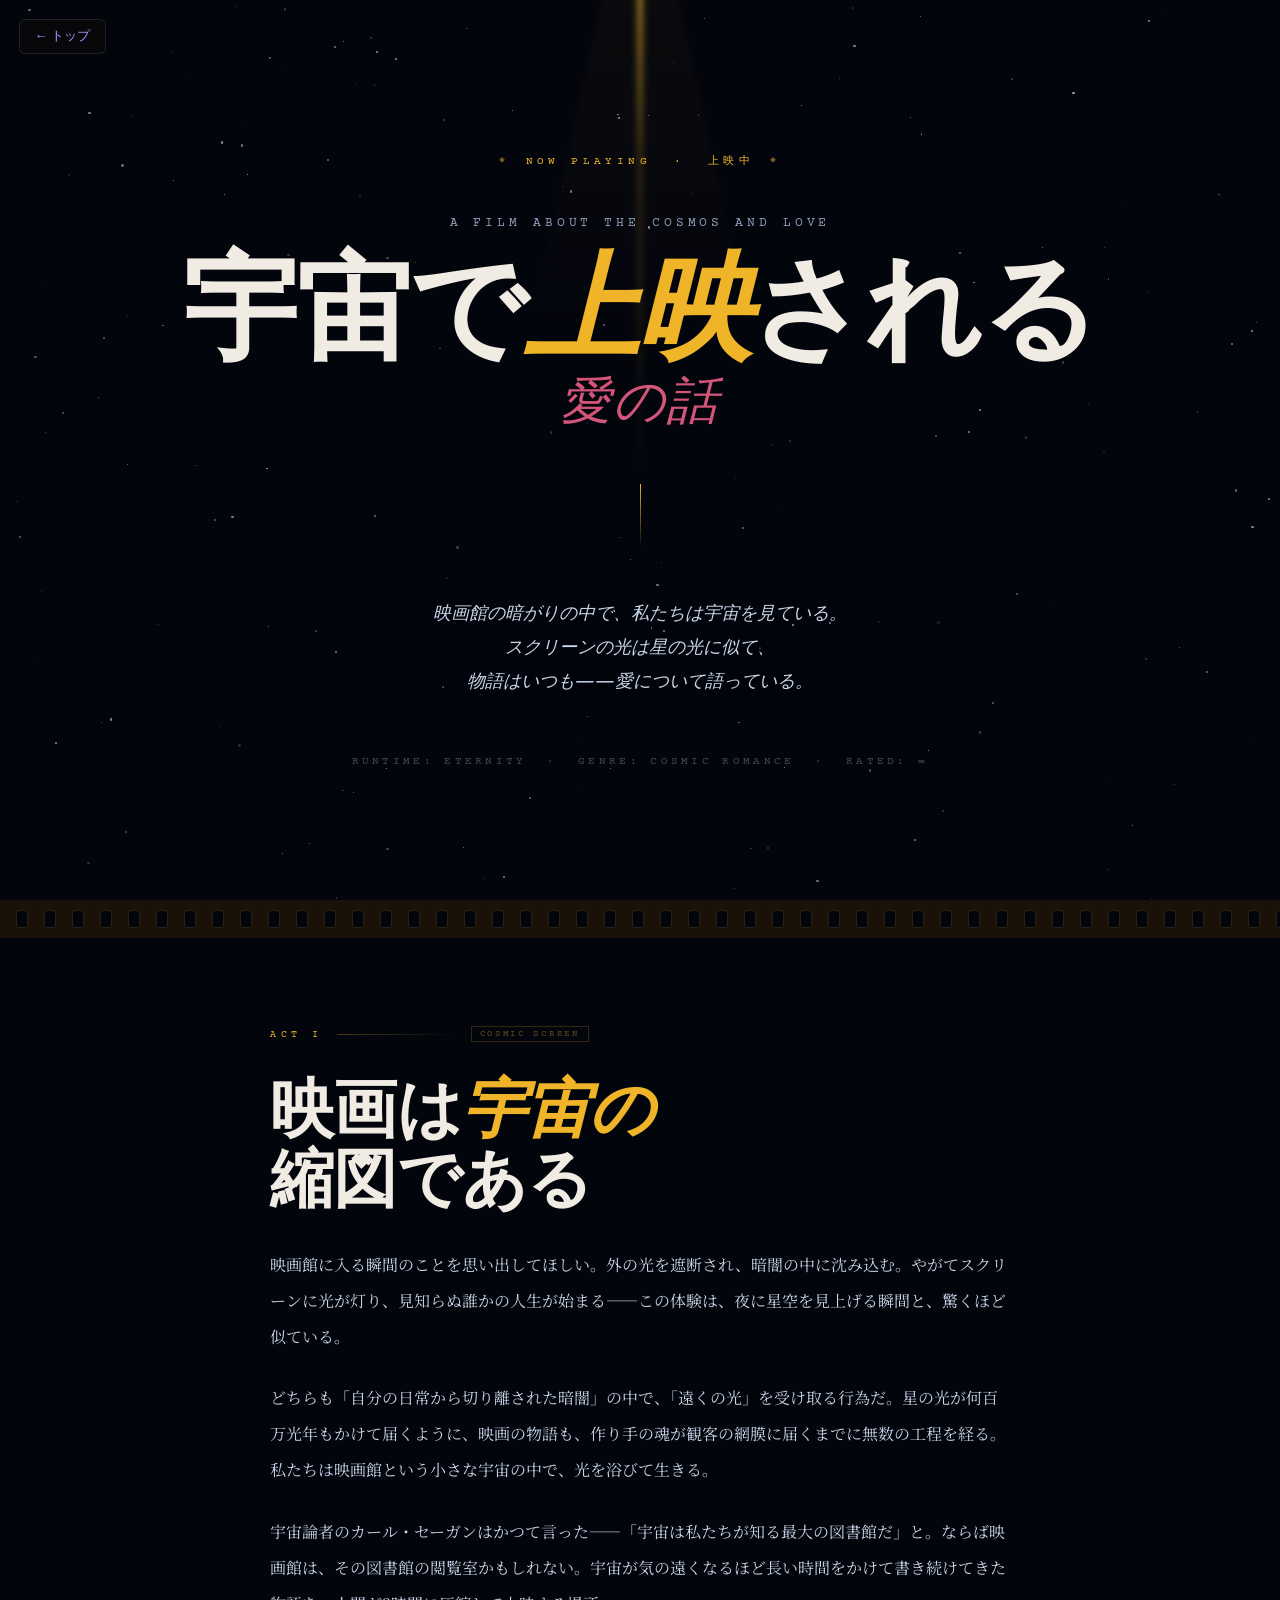
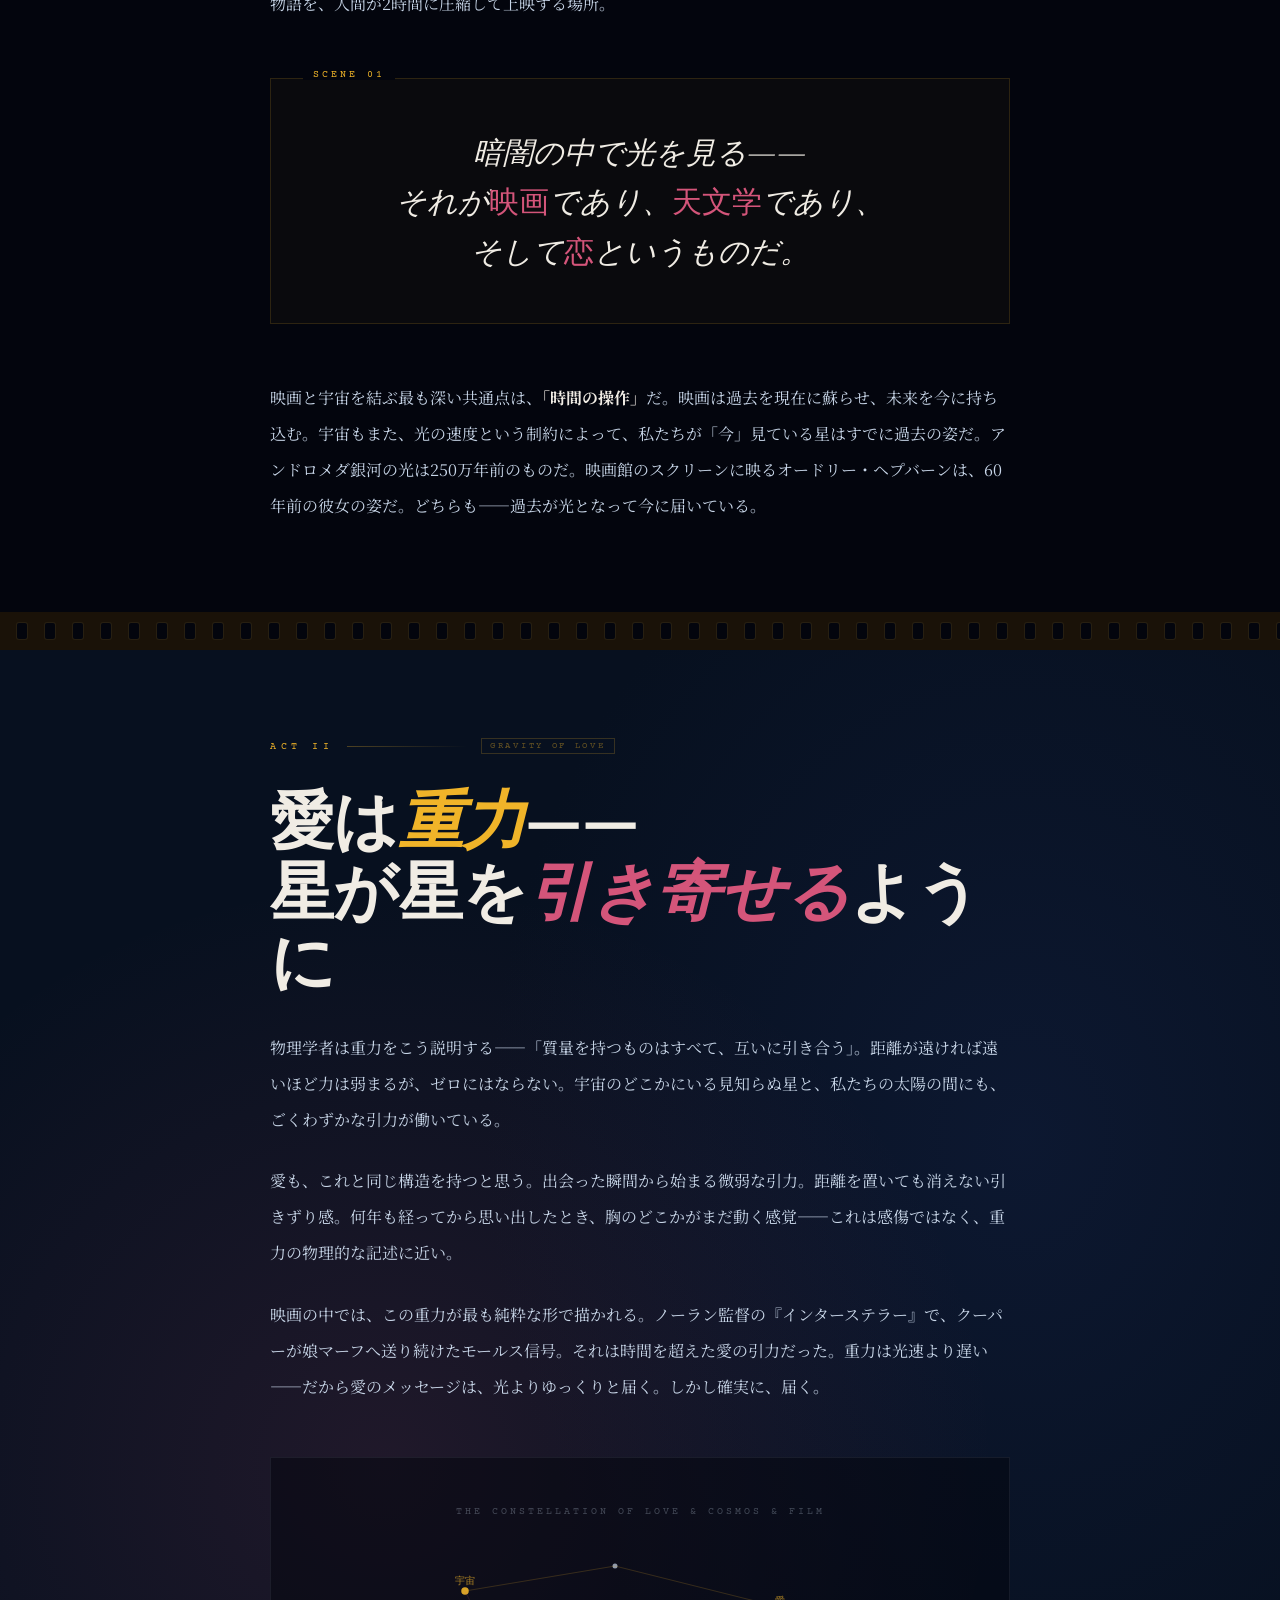
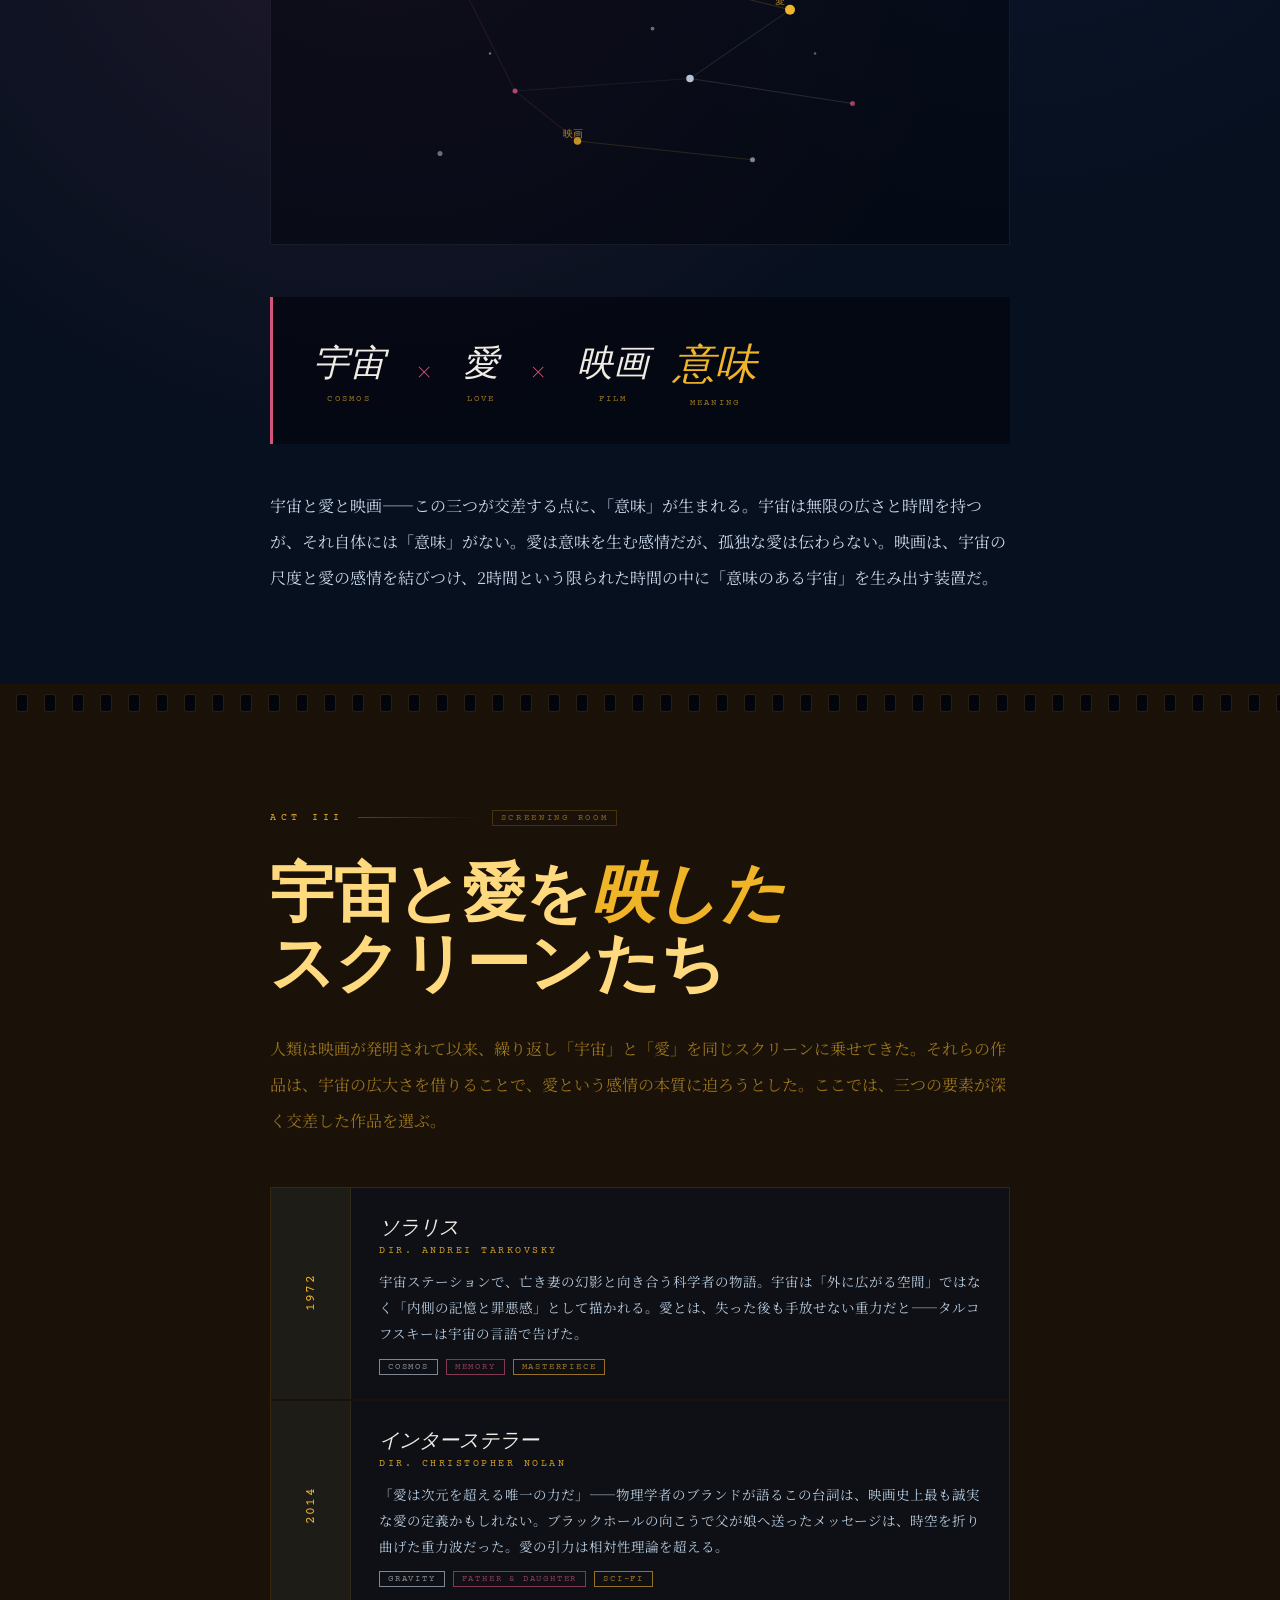
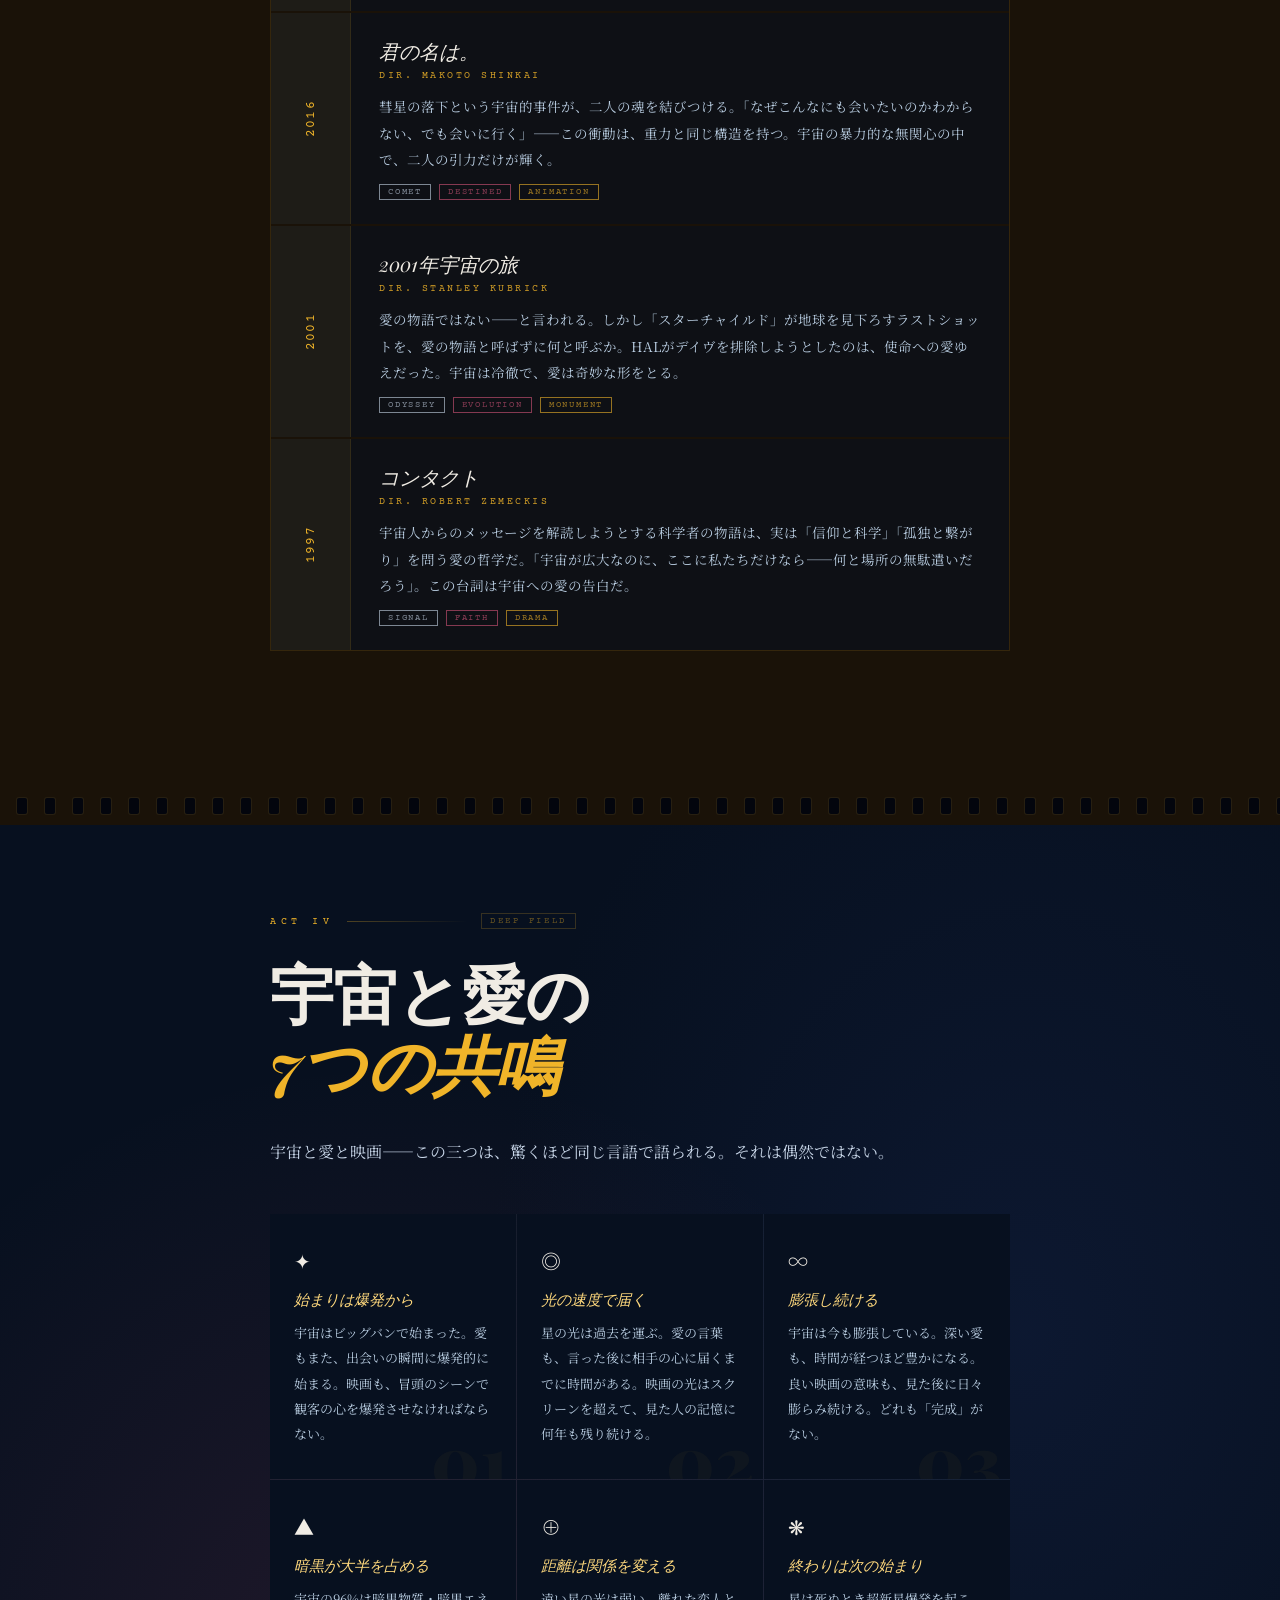
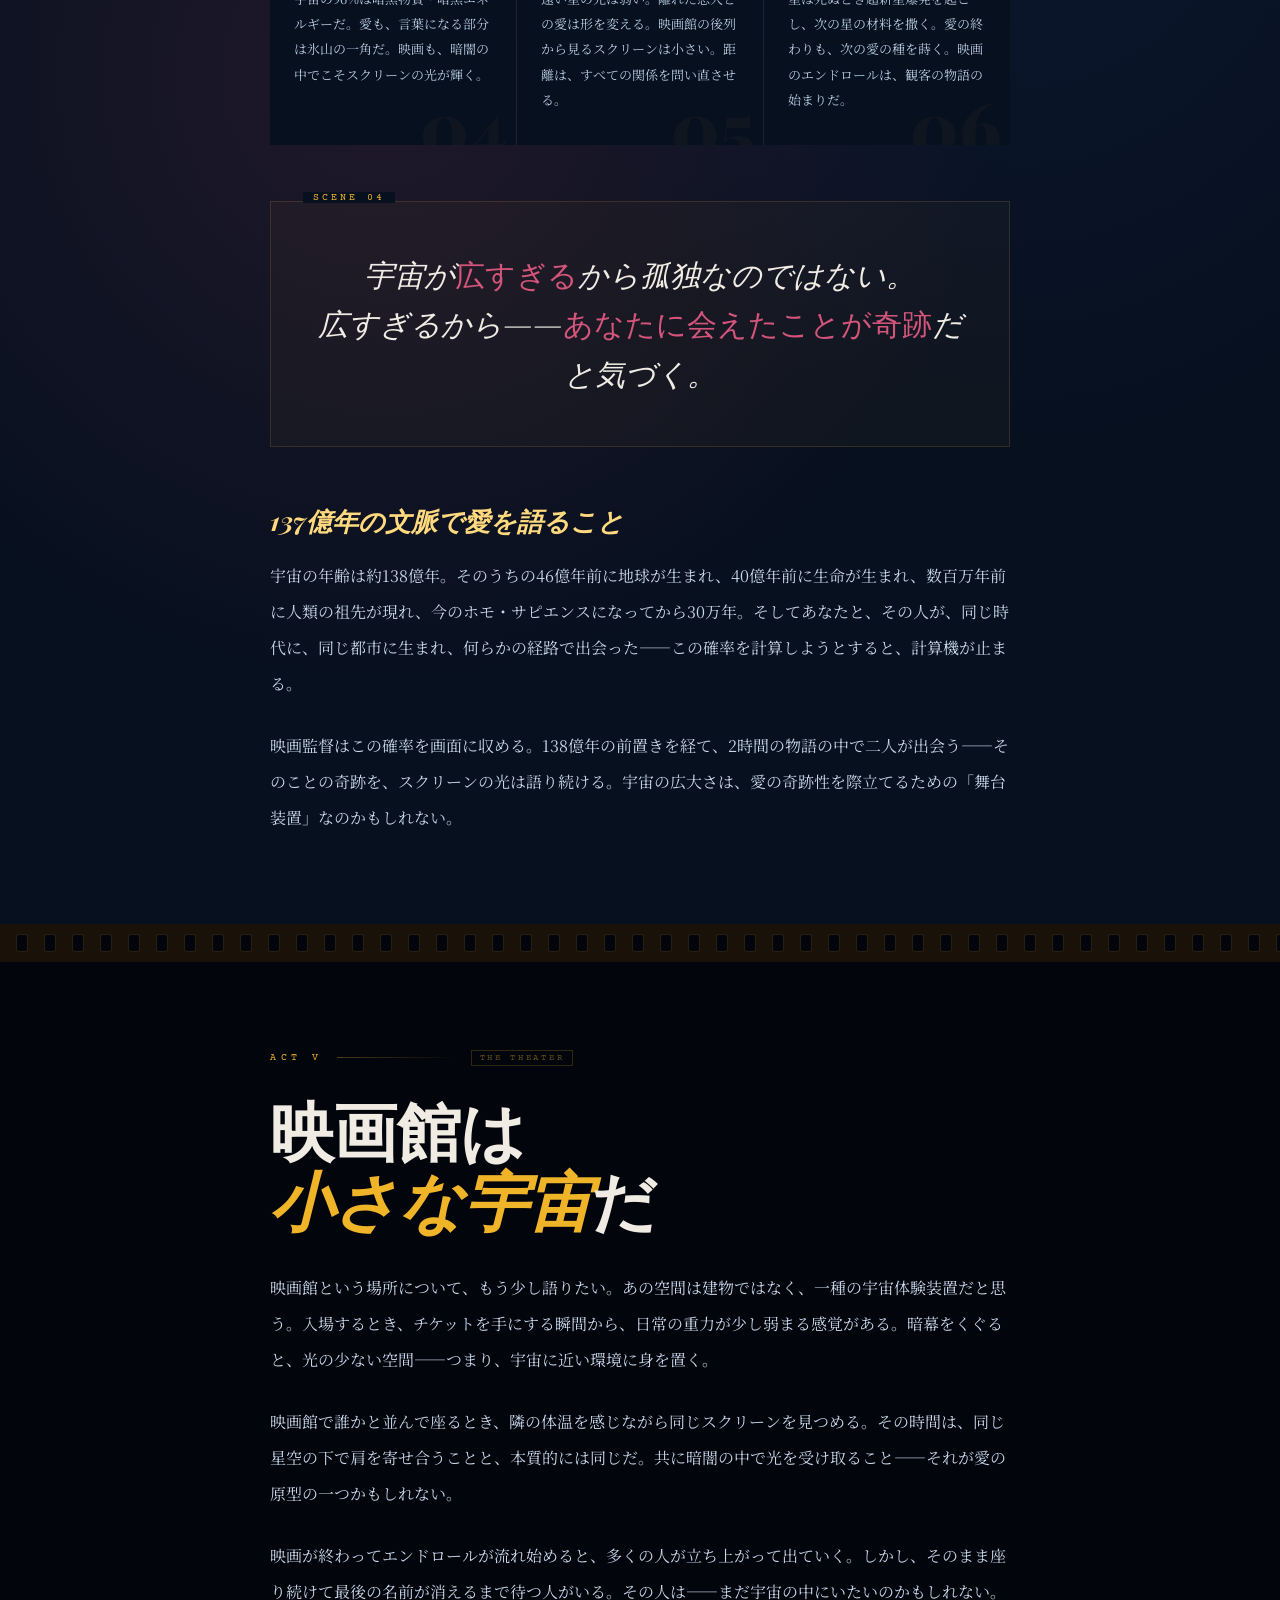
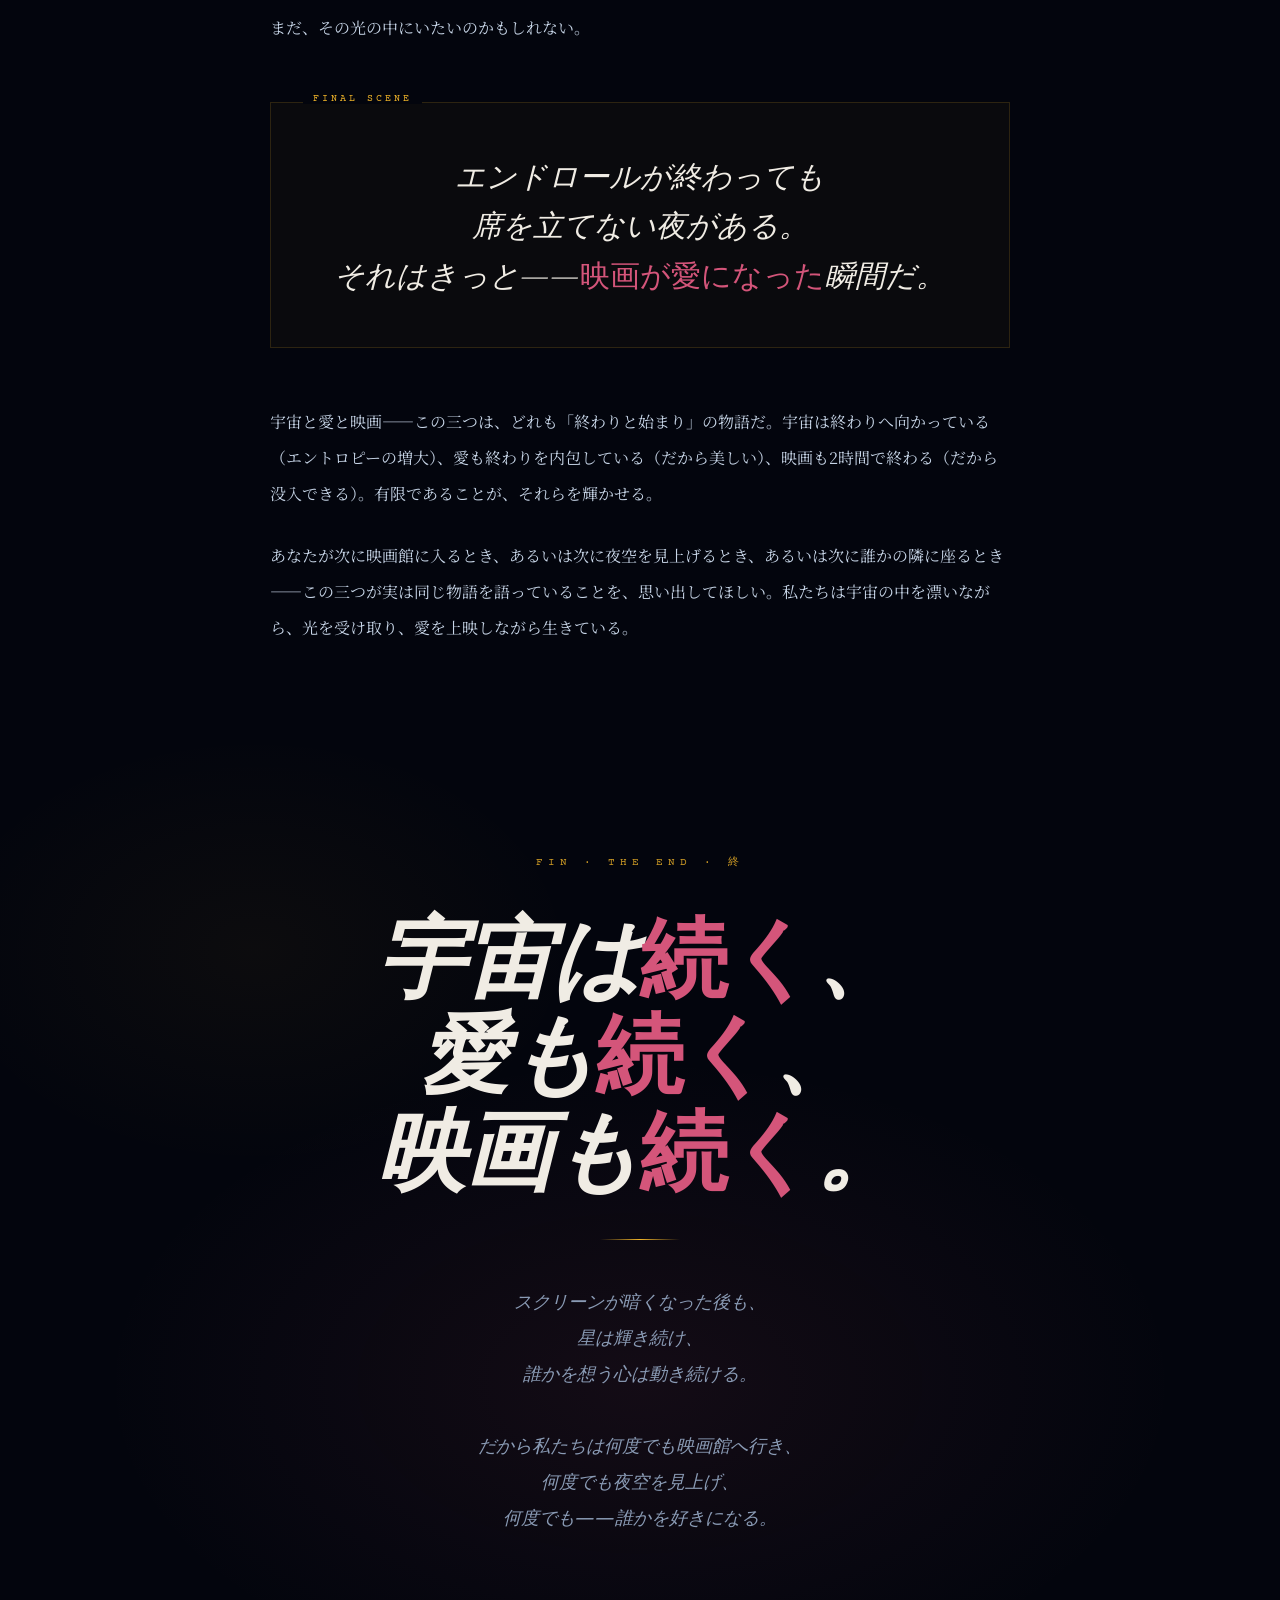
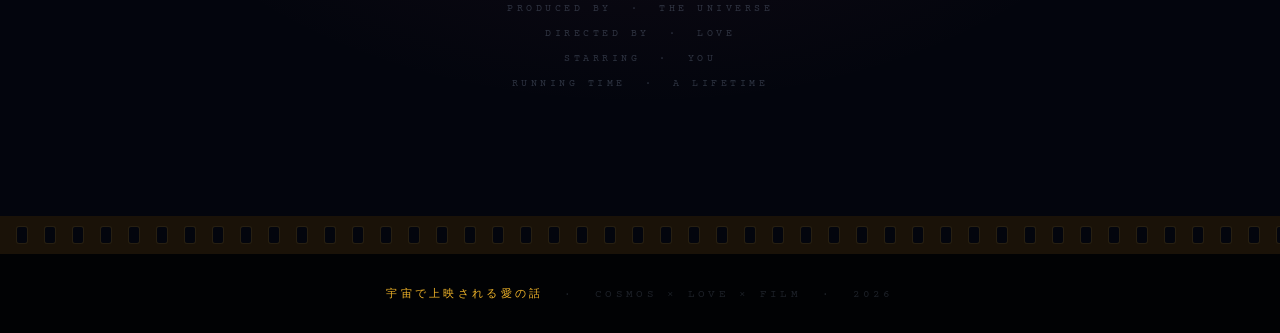
==== commit 8899d614: "Add fixed back-to-top button to all articles" ====
--- a/posts/cosmos-love-film-blog.html
+++ b/posts/cosmos-love-film-blog.html
@@ -689,8 +689,36 @@
   .eq-result { margin-left: 0; }
 }
 </style>
+
+<style>
+.back-to-top {
+  position: fixed;
+  top: 1.2rem;
+  left: 1.2rem;
+  z-index: 999;
+  background: rgba(10,10,10,0.82);
+  color: #a59aff;
+  text-decoration: none;
+  font-size: 0.82rem;
+  font-family: 'Hiragino Kaku Gothic ProN', sans-serif;
+  padding: 0.45rem 0.9rem;
+  border-radius: 6px;
+  border: 1px solid rgba(255,255,255,0.1);
+  backdrop-filter: blur(10px);
+  -webkit-backdrop-filter: blur(10px);
+  transition: background 0.15s, color 0.15s, border-color 0.15s;
+  white-space: nowrap;
+}
+.back-to-top:hover {
+  background: rgba(124,106,255,0.25);
+  color: #c5bcff;
+  border-color: rgba(124,106,255,0.4);
+}
+</style>
 </head>
 <body>
+<a href="../index.html" class="back-to-top">← トップ</a>
+
 
 <!-- ── STARFIELD ── -->
 <div class="starfield" aria-hidden="true" id="starfield"></div>
